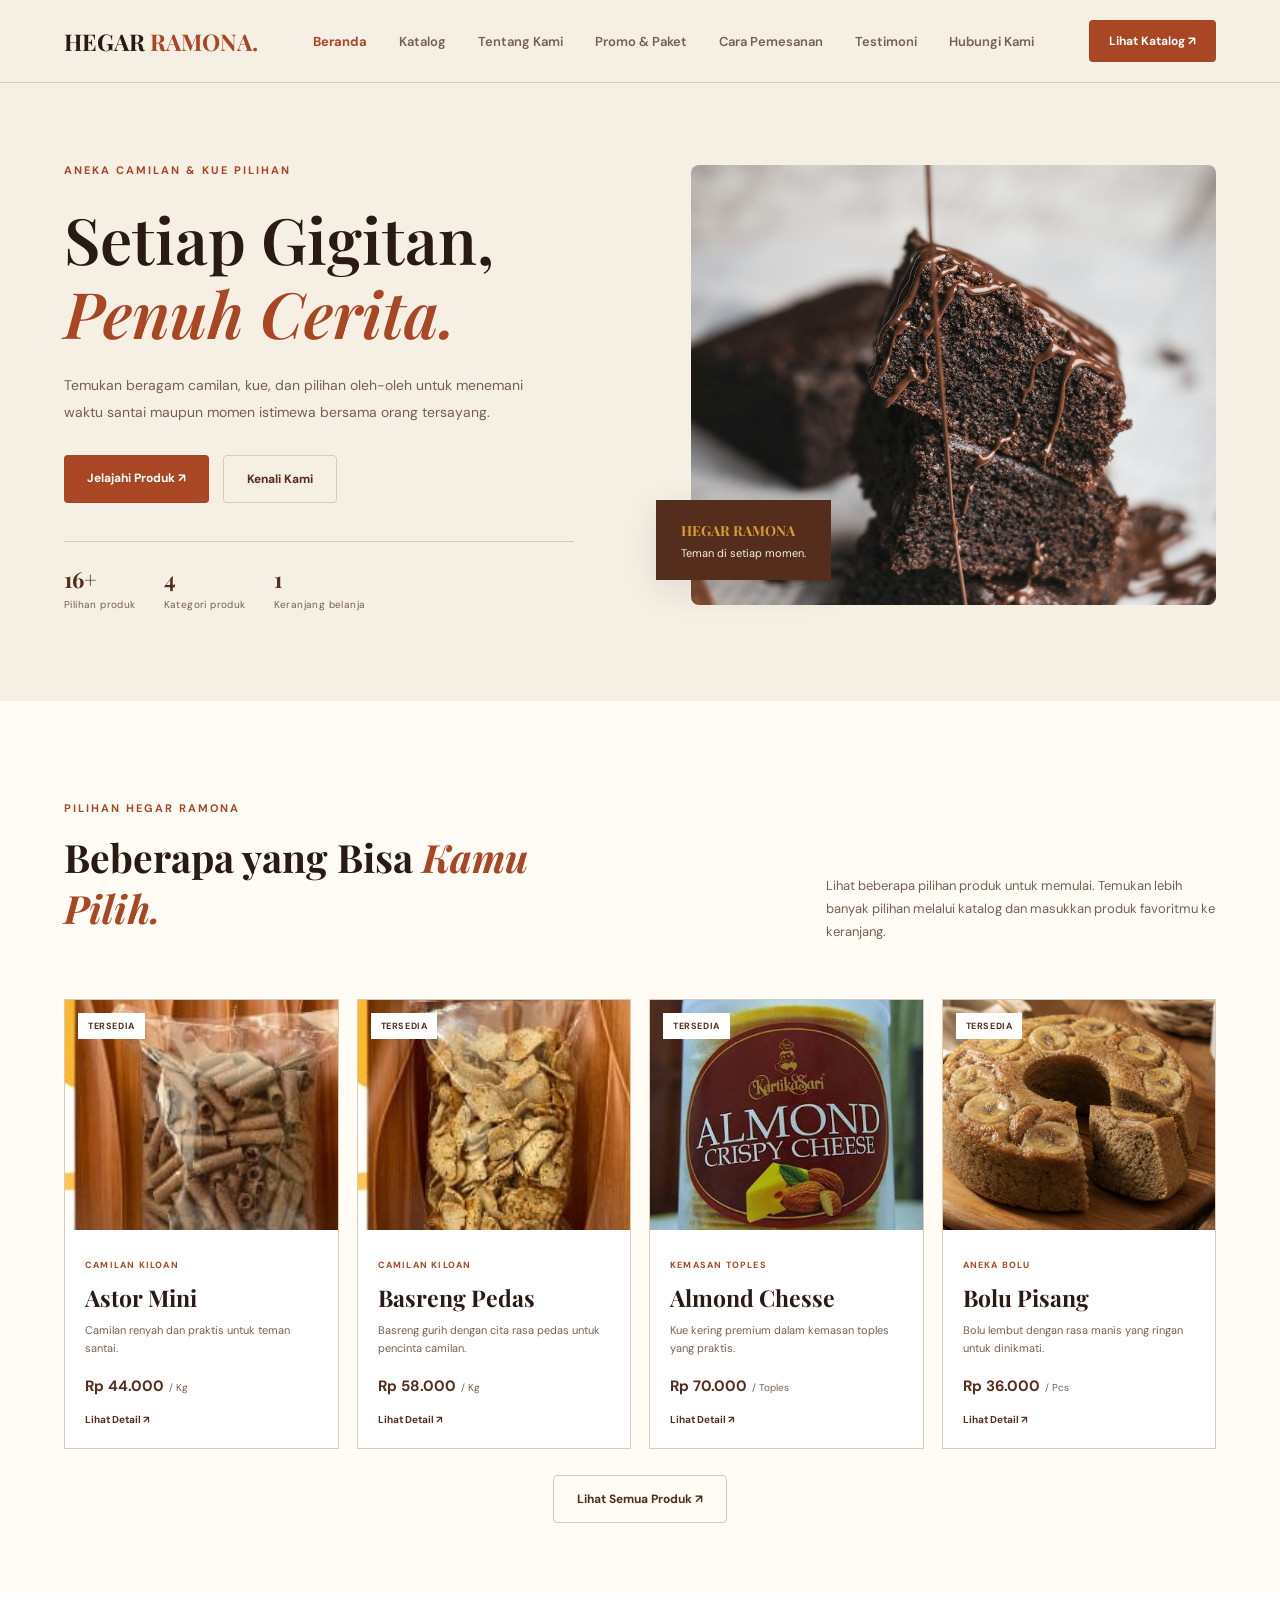
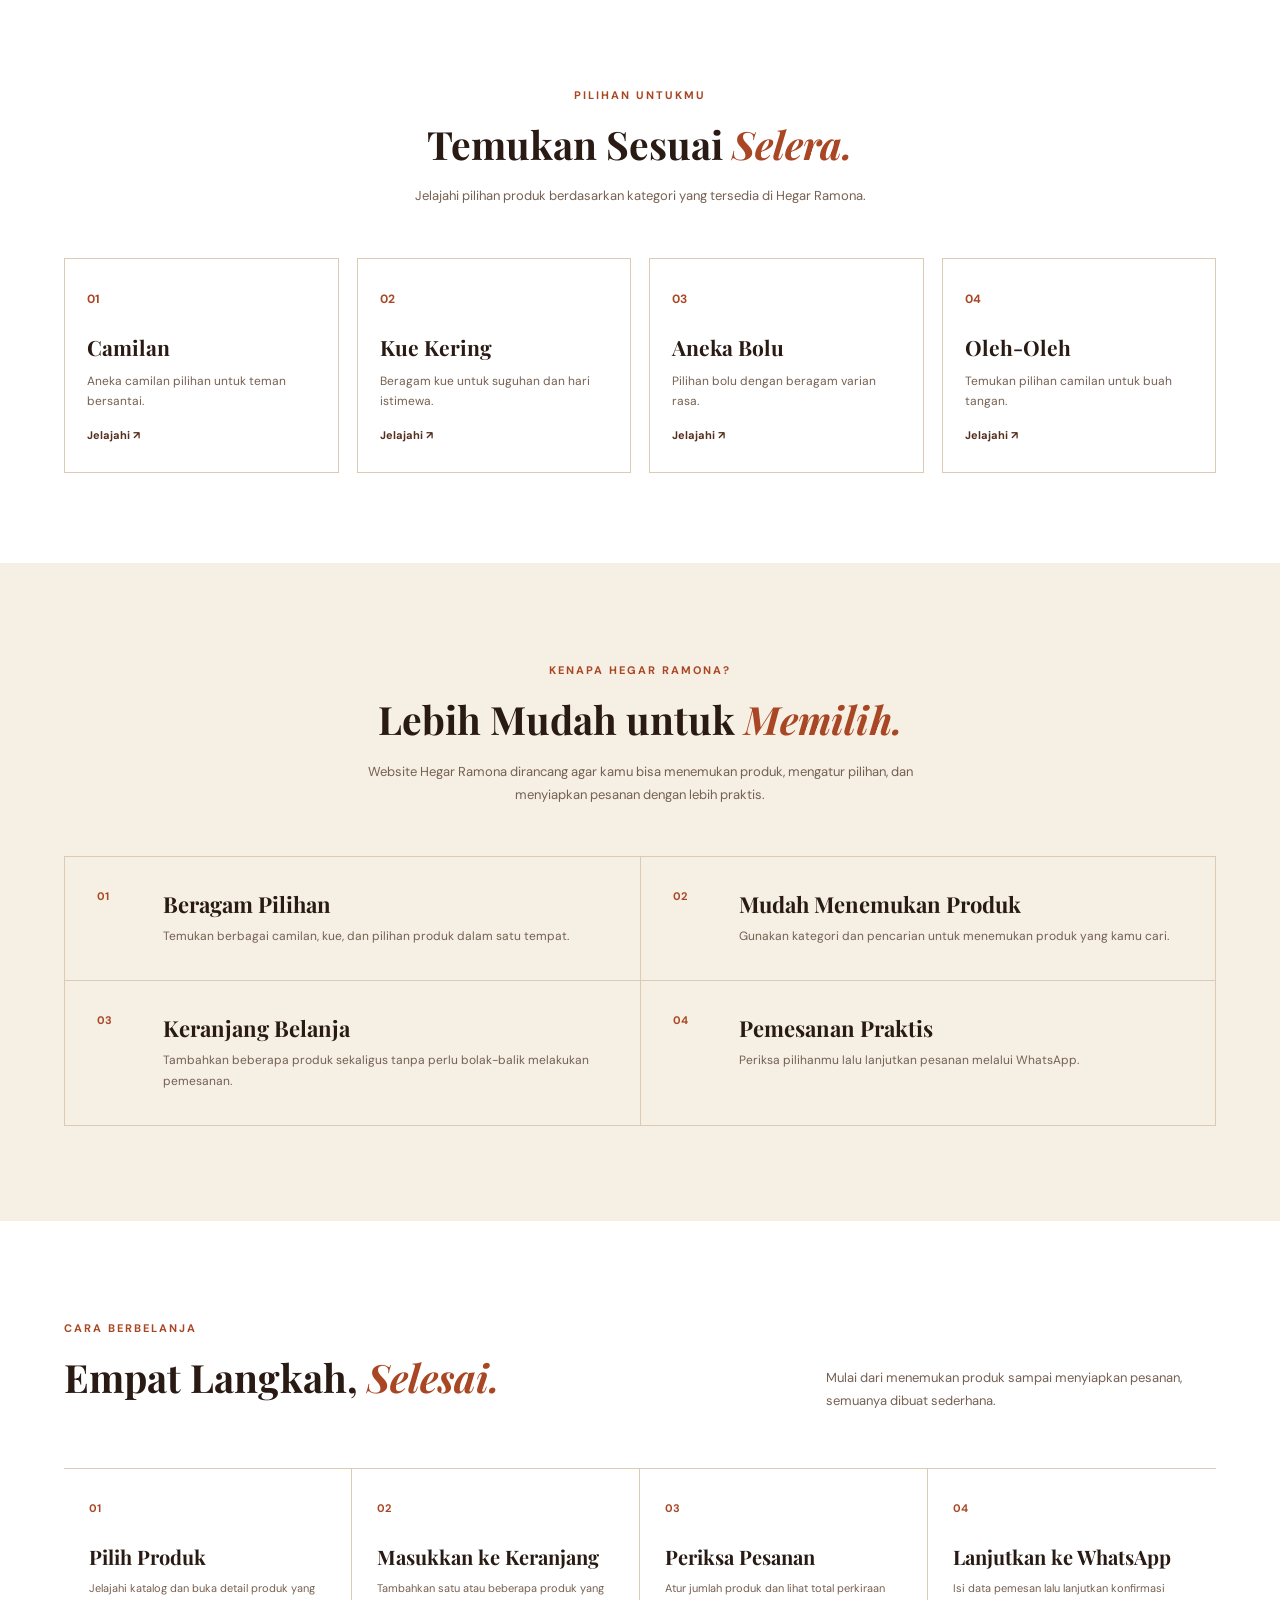
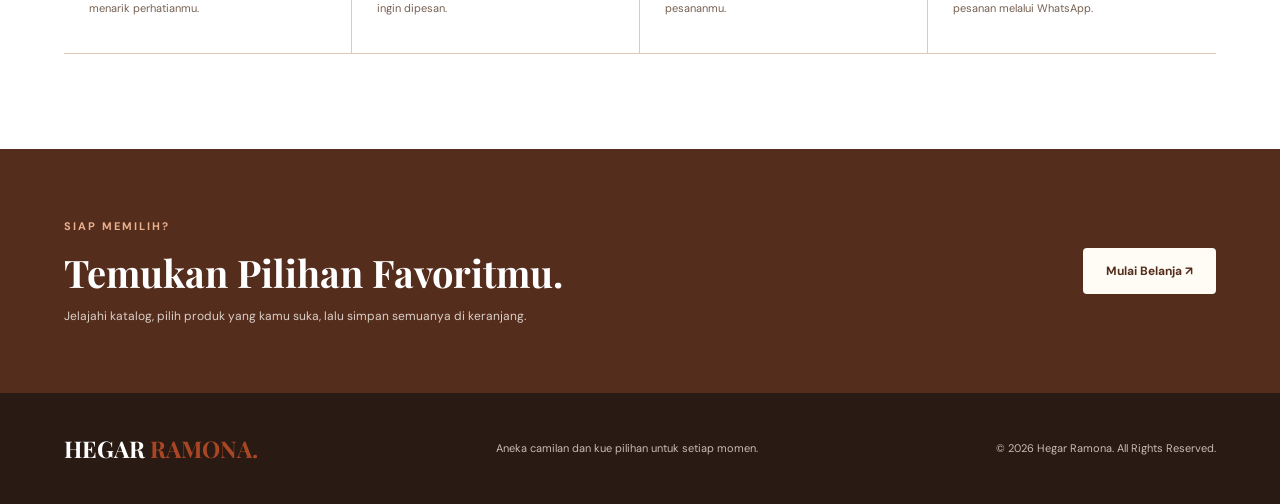
==== index.html @ ada20675 "Add files via upload" ====
<!DOCTYPE html>
<html lang="id">
<head>
    <meta charset="UTF-8">
    <meta name="viewport" content="width=device-width, initial-scale=1.0">

    <title>Hegar Ramona | Camilan & Kue Pilihan</title>

    <link rel="stylesheet" href="css/rendi_style.css">

    <link rel="preconnect" href="https://fonts.googleapis.com">
    <link rel="preconnect" href="https://fonts.gstatic.com" crossorigin>
    <link href="https://fonts.googleapis.com/css2?family=DM+Sans:wght@400;500;600;700&family=Playfair+Display:wght@500;600;700&display=swap" rel="stylesheet">
</head>

<body>

<header class="rendi_header">
    <div class="rendi_container rendi_navbar">
        <a href="index.html" class="rendi_logo">HEGAR<span> RAMONA.</span></a>

        <nav class="rendi_menu">
            <a href="index.html" class="rendi_active">Beranda</a>
            <a href="katalog.html">Katalog</a>
            <a href="tentang.html">Tentang Kami</a>
            <a href="promo.html">Promo &amp; Paket</a>
            <a href="pemesanan.html">Cara Pemesanan</a>
            <a href="testimoni.html">Testimoni</a>
            <a href="kontak.html">Hubungi Kami</a>
        </nav>

        <a href="katalog.html" class="rendi_nav_button">Lihat Katalog ↗</a>
    </div>
</header>

<main>

    <!-- HERO -->
    <section class="rendi_hero">
        <div class="rendi_container rendi_hero_content">
            <div class="rendi_hero_text">
                <span class="rendi_eyebrow"> ANEKA CAMILAN & KUE PILIHAN</span>

                <h1>Setiap Gigitan,<span>Penuh Cerita.</span></h1>

                <p>
                    Temukan beragam camilan, kue, dan pilihan oleh-oleh untuk menemani
                    waktu santai maupun momen istimewa bersama orang tersayang.
                </p>

                <div class="rendi_hero_actions">
                    <a href="katalog.html" class="rendi_button_primary">Jelajahi Produk ↗</a>
                    <a href="tentang.html" class="rendi_button_secondary">Kenali Kami</a>
                </div>

                <div class="rendi_hero_stats">
                    <div><strong>16+</strong><span>Pilihan produk</span></div>
                    <div><strong>4</strong><span>Kategori produk</span></div>
                    <div><strong>1</strong><span>Keranjang belanja</span></div>
                </div>
            </div>

            <div class="rendi_hero_image">
                <img src="images/beranda.jpg" alt="Aneka makanan dan camilan">
                <div class="rendi_image_label">
                    <span>HEGAR RAMONA</span>
                    <p>Teman di setiap momen.</p>
                </div>
            </div>
        </div>
    </section>

    <!-- PRODUK UNGGULAN -->
    <section class="rendi_featured_section">
        <div class="rendi_container">
            <div class="rendi_section_heading rendi_section_heading_split">
                <div>
                    <span class="rendi_eyebrow">PILIHAN HEGAR RAMONA</span>
                    <h2>Beberapa yang Bisa <span>Kamu Pilih.</span></h2>
                </div>
                <p>
                    Lihat beberapa pilihan produk untuk memulai. Temukan lebih banyak pilihan
                    melalui katalog dan masukkan produk favoritmu ke keranjang.
                </p>
            </div>

            <div class="rendi_featured_grid">
                <article class="rendi_featured_card">
                    <div class="rendi_featured_image">
                        <img src="images/astor-mini.jpg" alt="Astor Mini" loading="lazy">
                        <span>Tersedia</span>
                    </div>
                    <div class="rendi_featured_info">
                        <small>CAMILAN KILOAN</small>
                        <h3>Astor Mini</h3>
                        <p>Camilan renyah dan praktis untuk teman santai.</p>
                        <div><strong>Rp 44.000</strong><span>/ Kg</span></div>
                        <a href="detail-produk.html?id=1">Lihat Detail ↗</a>
                    </div>
                </article>

                <article class="rendi_featured_card">
                    <div class="rendi_featured_image">
                        <img src="images/basreng-pedas.jpg" alt="Basreng Pedas" loading="lazy">
                        <span>Tersedia</span>
                    </div>
                    <div class="rendi_featured_info">
                        <small>CAMILAN KILOAN</small>
                        <h3>Basreng Pedas</h3>
                        <p>Basreng gurih dengan cita rasa pedas untuk pencinta camilan.</p>
                        <div><strong>Rp 58.000</strong><span>/ Kg</span></div>
                        <a href="detail-produk.html?id=2">Lihat Detail ↗</a>
                    </div>
                </article>

                <article class="rendi_featured_card">
                    <div class="rendi_featured_image">
                        <img src="images/almond-chesse.jpg" alt="Almond Chesse" loading="lazy">
                        <span>Tersedia</span>
                    </div>
                    <div class="rendi_featured_info">
                        <small>KEMASAN TOPLES</small>
                        <h3>Almond Chesse</h3>
                        <p>Kue kering premium dalam kemasan toples yang praktis.</p>
                        <div><strong>Rp 70.000</strong><span>/ Toples</span></div>
                        <a href="detail-produk.html?id=9">Lihat Detail ↗</a>
                    </div>
                </article>

                <article class="rendi_featured_card">
                    <div class="rendi_featured_image">
                        <img src="images/bolu-pisang.jpg" alt="Bolu Pisang" loading="lazy">
                        <span>Tersedia</span>
                    </div>
                    <div class="rendi_featured_info">
                        <small>ANEKA BOLU</small>
                        <h3>Bolu Pisang</h3>
                        <p>Bolu lembut dengan rasa manis yang ringan untuk dinikmati.</p>
                        <div><strong>Rp 36.000</strong><span>/ Pcs</span></div>
                        <a href="detail-produk.html?id=13">Lihat Detail ↗</a>
                    </div>
                </article>
            </div>

            <div class="rendi_center_action">
                <a href="katalog.html" class="rendi_button_secondary">Lihat Semua Produk ↗</a>
            </div>
        </div>
    </section>

    <!-- KATEGORI -->
    <section class="rendi_category_intro">
        <div class="rendi_container">
            <div class="rendi_section_heading">
                <span class="rendi_eyebrow">PILIHAN UNTUKMU</span>
                <h2>Temukan Sesuai <span>Selera.</span></h2>
                <p>Jelajahi pilihan produk berdasarkan kategori yang tersedia di Hegar Ramona.</p>
            </div>

            <div class="rendi_category_grid">
                <a href="katalog.html" class="rendi_category_card">
                    <span>01</span><h3>Camilan</h3>
                    <p>Aneka camilan pilihan untuk teman bersantai.</p><b>Jelajahi ↗</b>
                </a>
                <a href="katalog.html" class="rendi_category_card">
                    <span>02</span><h3>Kue Kering</h3>
                    <p>Beragam kue untuk suguhan dan hari istimewa.</p><b>Jelajahi ↗</b>
                </a>
                <a href="katalog.html" class="rendi_category_card">
                    <span>03</span><h3>Aneka Bolu</h3>
                    <p>Pilihan bolu dengan beragam varian rasa.</p><b>Jelajahi ↗</b>
                </a>
                <a href="katalog.html" class="rendi_category_card">
                    <span>04</span><h3>Oleh-Oleh</h3>
                    <p>Temukan pilihan camilan untuk buah tangan.</p><b>Jelajahi ↗</b>
                </a>
            </div>
        </div>
    </section>

    <!-- KEUNGGULAN -->
    <section class="rendi_benefit_section">
        <div class="rendi_container">
            <div class="rendi_section_heading">
                <span class="rendi_eyebrow">KENAPA HEGAR RAMONA?</span>
                <h2>Lebih Mudah untuk <span>Memilih.</span></h2>
                <p>
                    Website Hegar Ramona dirancang agar kamu bisa menemukan produk,
                    mengatur pilihan, dan menyiapkan pesanan dengan lebih praktis.
                </p>
            </div>

            <div class="rendi_benefit_grid">
                <article><span>01</span><div><h3>Beragam Pilihan</h3><p>Temukan berbagai camilan, kue, dan pilihan produk dalam satu tempat.</p></div></article>
                <article><span>02</span><div><h3>Mudah Menemukan Produk</h3><p>Gunakan kategori dan pencarian untuk menemukan produk yang kamu cari.</p></div></article>
                <article><span>03</span><div><h3>Keranjang Belanja</h3><p>Tambahkan beberapa produk sekaligus tanpa perlu bolak-balik melakukan pemesanan.</p></div></article>
                <article><span>04</span><div><h3>Pemesanan Praktis</h3><p>Periksa pilihanmu lalu lanjutkan pesanan melalui WhatsApp.</p></div></article>
            </div>
        </div>
    </section>

    <!-- CARA BELANJA -->
    <section class="rendi_steps_section">
        <div class="rendi_container">
            <div class="rendi_section_heading rendi_section_heading_split">
                <div>
                    <span class="rendi_eyebrow">CARA BERBELANJA</span>
                    <h2>Empat Langkah, <span>Selesai.</span></h2>
                </div>
                <p>Mulai dari menemukan produk sampai menyiapkan pesanan, semuanya dibuat sederhana.</p>
            </div>

            <div class="rendi_steps_grid">
                <div><span>01</span><h3>Pilih Produk</h3><p>Jelajahi katalog dan buka detail produk yang menarik perhatianmu.</p></div>
                <div><span>02</span><h3>Masukkan ke Keranjang</h3><p>Tambahkan satu atau beberapa produk yang ingin dipesan.</p></div>
                <div><span>03</span><h3>Periksa Pesanan</h3><p>Atur jumlah produk dan lihat total perkiraan pesananmu.</p></div>
                <div><span>04</span><h3>Lanjutkan ke WhatsApp</h3><p>Isi data pemesan lalu lanjutkan konfirmasi pesanan melalui WhatsApp.</p></div>
            </div>
        </div>
    </section>

    <!-- CTA -->
    <section class="rendi_home_cta">
        <div class="rendi_container">
            <div class="rendi_home_cta_inner">
                <div>
                    <span class="rendi_eyebrow">SIAP MEMILIH?</span>
                    <h2>Temukan Pilihan Favoritmu.</h2>
                    <p>Jelajahi katalog, pilih produk yang kamu suka, lalu simpan semuanya di keranjang.</p>
                </div>
                <a href="katalog.html" class="rendi_button_primary">Mulai Belanja ↗</a>
            </div>
        </div>
    </section>

</main>

<footer class="rendi_footer">
    <div class="rendi_container rendi_footer_content">
        <a href="index.html" class="rendi_logo">HEGAR<span> RAMONA.</span></a>
        <p>Aneka camilan dan kue pilihan untuk setiap momen.</p>
        <span>© 2026 Hegar Ramona. All Rights Reserved.</span>
    </div>
</footer>

<script src="js/rendi_script.js"></script>
</body>
</html>
---- css/rendi_style.css ----
/* IDENTITAS RENDI ADITYA SAPUTRA */


:root {
    --rendi_cream: #F5EFE4;
    --rendi_white: #FFFCF6;
    --rendi_brown: #542D1D;
    --rendi_dark: #291A13;
    --rendi_terracotta: #a94725;
    --rendi_muted: #766052;
    --rendi_border: #DCCAB4;
    --rendi_mustard: #D69A32;
}

* {
    margin: 0;
    padding: 0;
    box-sizing: border-box;
}

html {
    scroll-behavior: smooth;
}

body {
    font-family: 'DM Sans', sans-serif;
    background: var(--rendi_cream);
    color: var(--rendi_dark);
}

a {
    text-decoration: none;
    color: inherit;
}

.rendi_container {
    width: min(1180px, 90%);
    margin: auto;
}

/* NAVBAR */

.rendi_header {
    background: rgba(249, 246, 240, 0.96);
    border-bottom: 1px solid var(--rendi_border);
    position: sticky;
    top: 0;
    z-index: 100;
}

.rendi_navbar {
    min-height: 82px;
    display: flex;
    align-items: center;
    justify-content: space-between;
    gap: 25px;
}

.rendi_logo {
    font-family: 'Playfair Display', serif;
    font-size: 23px;
    font-weight: 700;
    color: var(--rendi_dark);
    white-space: nowrap;
}

.rendi_logo span {
    color: var(--rendi_terracotta);
}

.rendi_menu {
    display: flex;
    align-items: center;
    gap: 32px;
}

.rendi_menu a {
    font-size: 13px;
    font-weight: 600;
    color: var(--rendi_muted);
    transition: 0.3s;
}

.rendi_menu a:hover,
.rendi_menu .rendi_active {
    color: var(--rendi_brown);
}

.rendi_nav_button {
    padding: 13px 20px;
    background: var(--rendi_brown);
    color: white;
    border-radius: 4px;
    font-size: 12px;
    font-weight: 700;
    transition: 0.3s;
}


/* HERO SECTION */

.rendi_hero {
    padding: 75px 0 90px;
}

.rendi_hero_content {
    display: grid;
    grid-template-columns: 1fr 0.95fr;
    align-items: center;
    gap: 75px;
}

.rendi_eyebrow {
    color: var(--rendi_terracotta);
    font-size: 11px;
    font-weight: 700;
    letter-spacing: 2px;
}

.rendi_hero_text h1 {
    font-family: 'Playfair Display', serif;
    font-size: clamp(44px, 5vw, 65px);
    line-height: 1.15;
    margin: 23px 0;
    font-weight: 600;
}

.rendi_hero_text h1 span {
    display: block;
    color: var(--rendi_terracotta);
    font-style: italic;
}

.rendi_hero_text > p {
    color: var(--rendi_muted);
    line-height: 1.9;
    font-size: 14px;
    max-width: 480px;
}

.rendi_hero_actions {
    display: flex;
    gap: 14px;
    margin-top: 30px;
    flex-wrap: wrap;
}

.rendi_button_primary,
.rendi_button_secondary {
    padding: 15px 23px;
    font-size: 12px;
    font-weight: 700;
    border-radius: 4px;
    transition: 0.3s;
}

.rendi_button_primary {
    background: var(--rendi_brown);
    color: white;
}

.rendi_button_secondary {
    border: 1px solid var(--rendi_border);
    color: var(--rendi_brown);
}

.rendi_button_secondary:hover {
    background: white;
}

.rendi_hero_note {
    margin-top: 40px;
    font-size: 12px;
    color: var(--rendi_muted);
}

.rendi_hero_note span {
    color: var(--rendi_terracotta);
    margin-right: 7px;
}

/* HERO IMAGE */

.rendi_hero_image {
    height: 440px;
    position: relative;
}

.rendi_hero_image img {
    width: 100%;
    height: 100%;
    object-fit: cover;
    border-radius: 170px 170px 5px 5px;
}

.rendi_image_label {
    position: absolute;
    bottom: 25px;
    left: -35px;
    background: #542D1D;
    padding: 20px 25px;
    box-shadow: 0 10px 35px rgba(53, 39, 31, 0.1);
}

.rendi_image_label span {
    font-family: 'Playfair Display', serif;
    font-weight: 700;
    color: var(--rendi_mustard);
    font-size: 14px;
}

.rendi_image_label p {
    color: var(--rendi_cream);
    font-size: 11px;
    margin-top: 5px;
}

/* CATEGORY SECTION */

.rendi_category_intro {
    background: white;
    padding: 90px 0;
}

.rendi_section_heading {
    text-align: center;
    max-width: 580px;
    margin: 0 auto 50px;
}

.rendi_section_heading h2 {
    font-family: 'Playfair Display', serif;
    font-size: 39px;
    margin: 15px 0;
    line-height: 1.3;
}

.rendi_section_heading h2 span {
    color: var(--rendi_terracotta);
    font-style: italic;
}

.rendi_section_heading p {
    color: var(--rendi_muted);
    font-size: 13px;
    line-height: 1.8;
}

.rendi_category_grid {
    display: grid;
    grid-template-columns: repeat(4, 1fr);
    gap: 18px;
}

.rendi_category_card {
    border: 1px solid var(--rendi_border);
    padding: 28px 22px;
    min-height: 205px;
    transition: 0.3s;
}

.rendi_category_card:hover {
    transform: translateY(-6px);
    border-color: var(--rendi_terracotta);
    box-shadow: 0 12px 30px rgba(53, 39, 31, 0.07);
}

.rendi_category_card span {
    font-size: 12px;
    color: var(--rendi_terracotta);
    font-weight: 700;
}

.rendi_category_card h3 {
    font-family: 'Playfair Display', serif;
    font-size: 21px;
    margin: 25px 0 10px;
}

.rendi_category_card p {
    color: var(--rendi_muted);
    font-size: 12px;
    line-height: 1.7;
    min-height: 42px;
}

.rendi_category_card b {
    display: inline-block;
    color: var(--rendi_brown);
    font-size: 11px;
    margin-top: 15px;
}

/* FOOTER */

.rendi_footer {
    background: var(--rendi_dark);
    color: white;
    padding: 40px 0;
}

.rendi_footer_content {
    display: flex;
    align-items: center;
    justify-content: space-between;
    gap: 20px;
    flex-wrap: wrap;
}

.rendi_footer .rendi_logo {
    color: white;
}

.rendi_footer p,
.rendi_footer_content > span {
    font-size: 11px;
    color: #C8BDB3;
}

/* RESPONSIVE */

@media (max-width: 900px) {

    .rendi_navbar {
        flex-wrap: wrap;
        padding: 18px 0;
    }

    .rendi_menu {
        gap: 18px;
    }

    .rendi_hero_content {
        gap: 40px;
    }

    .rendi_category_grid {
        grid-template-columns: repeat(2, 1fr);
    }

}

@media (max-width: 650px) {

    .rendi_navbar {
        justify-content: center;
    }

    .rendi_menu {
        width: 100%;
        justify-content: center;
        flex-wrap: wrap;
        gap: 15px;
    }

    .rendi_nav_button {
        display: none;
    }

    .rendi_hero {
        padding: 55px 0;
    }

    .rendi_hero_content {
        grid-template-columns: 1fr;
    }

    .rendi_hero_text h1 {
        font-size: 43px;
    }

    .rendi_hero_image {
        height: 350px;
        margin: 0 10px;
    }

    .rendi_image_label {
        left: -10px;
    }

    .rendi_category_intro {
        padding: 65px 0;
    }

    .rendi_section_heading h2 {
        font-size: 30px;
    }

    .rendi_category_grid {
        grid-template-columns: 1fr;
    }

    .rendi_footer_content {
        flex-direction: column;
        text-align: center;
    }

}

/* PENYESUAIAN KARAKTER HEGAR RAMONA */

.rendi_header {
    background: var(--rendi_cream);
}

.rendi_nav_button,
.rendi_button_primary {
    background: #A94725;
}

.rendi_nav_button:hover,
.rendi_button_primary:hover {
    background: #542D1D;
}

.rendi_eyebrow {
    color: #A94725;
}

.rendi_hero_image img {
    border-radius: 8px;
}

.rendi_category_card:hover {
    background: #F5EFE4;
}

.rendi_footer {
    background: var(--rendi_dark);
}


/* ==============================
   KATALOG PRODUK
============================== */

.rendi_menu .rendi_active {
    color: var(--rendi_terracotta);
    font-weight: 700;
}

.rendi_catalog_hero {
    background: var(--rendi_brown);
    color: var(--rendi_white);
    padding: 85px 0;
}

.rendi_catalog_heading {
    max-width: 750px;
    margin: auto;
    text-align: center;
}

.rendi_catalog_heading .rendi_eyebrow {
    color: var(--rendi_mustard);
}

.rendi_catalog_heading h1 {
    font-family: "Playfair Display", serif;
    font-size: clamp(38px, 5vw, 60px);
    line-height: 1.2;
    margin: 20px 0;
}

.rendi_catalog_heading h1 span {
    color: var(--rendi_mustard);
}

.rendi_catalog_heading p:last-child {
    color: #E8D8C8;
    line-height: 1.8;
    max-width: 560px;
    margin: auto;
}

.rendi_catalog_section {
    padding: 75px 0;
    background: var(--rendi_white);
}

.rendi_catalog_top {
    display: flex;
    justify-content: space-between;
    align-items: end;
    gap: 20px;
    margin-bottom: 30px;
}

.rendi_catalog_top h2 {
    font-family: "Playfair Display", serif;
    font-size: 34px;
    color: var(--rendi_brown);
    margin-top: 8px;
}

.rendi_catalog_note {
    color: var(--rendi_muted);
    font-size: 14px;
}

.rendi_catalog_filter {
    display: flex;
    flex-wrap: wrap;
    gap: 10px;
    margin-bottom: 25px;
}

.rendi_filter_button {
    border: 1px solid var(--rendi_border);
    background: transparent;
    color: var(--rendi_brown);
    padding: 11px 18px;
    border-radius: 4px;
    cursor: pointer;
    font-family: inherit;
    font-weight: 600;
    transition: 0.2s;
}

.rendi_filter_button:hover,
.rendi_filter_active {
    background: var(--rendi_terracotta);
    border-color: var(--rendi_terracotta);
    color: white;
}

.rendi_catalog_tools {
    display: flex;
    gap: 15px;
    margin-bottom: 35px;
}

.rendi_catalog_tools input,
.rendi_catalog_tools select {
    padding: 13px 15px;
    border: 1px solid var(--rendi_border);
    border-radius: 4px;
    background: white;
    color: var(--rendi_brown);
    font-family: inherit;
    font-size: 14px;
}

.rendi_catalog_tools input {
    flex: 1;
    min-width: 0;
}

.rendi_catalog_tools select {
    width: 210px;
}

.rendi_product_grid {
    display: grid;
    grid-template-columns: repeat(4, minmax(0, 1fr));
    gap: 22px;
}

.rendi_empty_product {
    display: none;
    text-align: center;
    padding: 50px 15px;
    color: var(--rendi_muted);
}

@media (max-width: 900px) {
    .rendi_product_grid {
        grid-template-columns: repeat(2, minmax(0, 1fr));
    }
}

@media (max-width: 600px) {
    .rendi_catalog_hero {
        padding: 65px 0;
    }

    .rendi_catalog_section {
        padding: 55px 0;
    }

    .rendi_catalog_top {
        align-items: start;
        flex-direction: column;
    }

    .rendi_catalog_tools {
        flex-direction: column;
    }

    .rendi_catalog_tools select {
        width: 100%;
    }

    .rendi_product_grid {
        grid-template-columns: repeat(2, minmax(0, 1fr));
        gap: 12px;
    }

    .rendi_filter_button {
        font-size: 12px;
        padding: 9px 12px;
    }
}

/* PENYESUAIAN RESPONSIVE KATALOG */

@media (max-width: 650px) {

    .rendi_catalog_heading h1 {
        font-size: 38px;
    }

    .rendi_catalog_heading p:last-child {
        font-size: 13px;
    }

    .rendi_catalog_filter {
        gap: 8px;
    }

    .rendi_filter_button {
        flex: 1 1 auto;
        text-align: center;
    }

    .rendi_catalog_top h2 {
        font-size: 29px;
    }

}

/* ==============================
   KARTU PRODUK
============================== */

.rendi_product_card {
    background: var(--rendi_white);
    border: 1px solid var(--rendi_border);
    overflow: hidden;
    transition: 0.3s;
}

.rendi_product_card:hover {
    transform: translateY(-5px);
    box-shadow: 0 12px 30px rgba(53, 39, 31, 0.10);
    border-color: var(--rendi_terracotta);
}

.rendi_product_image {
    height: 210px;
    background: var(--rendi_cream);
    overflow: hidden;
    position: relative;
}

.rendi_product_image img {
    width: 100%;
    height: 100%;
    object-fit: cover;
    transition: 0.4s;
}

.rendi_product_card:hover .rendi_product_image img {
    transform: scale(1.05);
}

.rendi_product_status {
    position: absolute;
    top: 13px;
    left: 13px;
    padding: 7px 11px;
    background: var(--rendi_brown);
    color: white;
    font-size: 10px;
    font-weight: 700;
    letter-spacing: 0.5px;
}

.rendi_product_status.rendi_preorder {
    background: var(--rendi_mustard);
    color: var(--rendi_dark);
}

.rendi_product_status.rendi_habis {
    background: #777;
}

.rendi_product_info {
    padding: 18px;
}

.rendi_product_category {
    color: var(--rendi_terracotta);
    font-size: 10px;
    font-weight: 700;
    letter-spacing: 1px;
    text-transform: uppercase;
}

.rendi_product_info h3 {
    font-family: "Playfair Display", serif;
    color: var(--rendi_brown);
    font-size: 19px;
    margin: 9px 0;
}

.rendi_product_description {
    color: var(--rendi_muted);
    font-size: 12px;
    line-height: 1.7;
    min-height: 40px;
}

.rendi_product_button {
    display: block;
    margin-top: 18px;
    padding: 12px;
    background: var(--rendi_brown);
    color: white;
    text-align: center;
    font-size: 11px;
    font-weight: 700;
    transition: 0.3s;
}

.rendi_product_button:hover {
    background: var(--rendi_terracotta);
}

@media (max-width: 600px) {
    .rendi_product_image {
        height: 150px;
    }

    .rendi_product_info {
        padding: 13px;
    }

    .rendi_product_info h3 {
        font-size: 16px;
    }

    .rendi_product_button {
        font-size: 10px;
        padding: 10px;
    }
}

/* ==============================
   DETAIL PRODUK
============================== */

.rendi_detail_section {
    padding: 65px 0 90px;
    min-height: 600px;
    background: var(--rendi_white);
}

.rendi_back_link {
    display: inline-block;
    color: var(--rendi_muted);
    font-size: 13px;
    font-weight: 600;
    margin-bottom: 35px;
    transition: 0.3s;
}

.rendi_back_link:hover {
    color: var(--rendi_terracotta);
}

.rendi_detail_grid {
    display: grid;
    grid-template-columns: 1fr 1fr;
    align-items: center;
    gap: 65px;
}

.rendi_detail_image {
    height: 480px;
    background: var(--rendi_cream);
    overflow: hidden;
}

.rendi_detail_image img {
    width: 100%;
    height: 100%;
    object-fit: cover;
}

.rendi_detail_info h1 {
    font-family: "Playfair Display", serif;
    font-size: clamp(35px, 4vw, 48px);
    color: var(--rendi_brown);
    line-height: 1.2;
    margin: 15px 0 20px;
}

.rendi_detail_status {
    display: inline-block;
    background: var(--rendi_brown);
    color: white;
    padding: 8px 13px;
    font-size: 11px;
    font-weight: 700;
    border-radius: 3px;
}

.rendi_detail_status.rendi_preorder {
    background: var(--rendi_mustard);
    color: var(--rendi_dark);
}

.rendi_detail_status.rendi_habis {
    background: #777;
}

.rendi_detail_description {
    color: var(--rendi_muted);
    font-size: 14px;
    line-height: 1.9;
    margin: 25px 0;
}

.rendi_detail_note {
    background: var(--rendi_cream);
    border-left: 4px solid var(--rendi_terracotta);
    padding: 20px;
    margin-bottom: 25px;
}

.rendi_detail_note strong {
    color: var(--rendi_brown);
    font-size: 13px;
}

.rendi_detail_note p {
    color: var(--rendi_muted);
    font-size: 12px;
    line-height: 1.8;
    margin-top: 8px;
}

.rendi_detail_button {
    display: inline-block;
}

.rendi_detail_back {
    display: block;
    color: var(--rendi_terracotta);
    font-size: 12px;
    font-weight: 700;
    margin-top: 20px;
}

.rendi_detail_not_found {
    display: none;
    text-align: center;
    padding: 80px 20px;
}

.rendi_detail_not_found h2 {
    font-family: "Playfair Display", serif;
    color: var(--rendi_brown);
    margin-bottom: 12px;
}

.rendi_detail_not_found p {
    color: var(--rendi_muted);
    margin-bottom: 25px;
}

@media (max-width: 650px) {

    .rendi_detail_section {
        padding: 45px 0 65px;
    }

    .rendi_detail_grid {
        grid-template-columns: 1fr;
        gap: 30px;
    }

    .rendi_detail_image {
        height: 330px;
    }

    .rendi_detail_info h1 {
        font-size: 35px;
    }

}

@media (max-width: 700px) {
    .rendi_detail_specs {
        grid-template-columns: 1fr;
    }

    .rendi_detail_specs div + div {
        border-left: 0;
        border-top: 1px solid var(--rendi_border);
        padding-left: 0;
    }

    .rendi_detail_buy_top {
        align-items: flex-start;
        flex-direction: column;
    }

    .rendi_detail_buy_actions {
        grid-template-columns: 1fr;
    }

    .rendi_detail_cart_link {
        width: 100%;
        box-sizing: border-box;
    }

    .rendi_detail_bottom {
        align-items: flex-start;
        flex-direction: column;
        margin-top: 40px;
    }
}

/* ============================== */
/* DETAIL PRODUK - V2 */
/* ============================== */
.rendi_detail_visual {
    min-width: 0;
}

.rendi_detail_image {
    position: relative;
    height: 480px;
    background: var(--rendi_cream);
    overflow: hidden;
    border: 1px solid var(--rendi_border);
}

.rendi_detail_image img {
    width: 100%;
    height: 100%;
    object-fit: cover;
    transition: transform 0.5s ease;
}

.rendi_detail_image:hover img {
    transform: scale(1.03);
}

.rendi_detail_image_caption {
    display: flex;
    justify-content: space-between;
    gap: 15px;
    padding: 13px 2px 0;
}

.rendi_detail_image_caption span,
.rendi_detail_image_caption strong {
    font-size: 10px;
}

.rendi_detail_image_caption span {
    color: var(--rendi_muted);
    text-transform: uppercase;
    letter-spacing: 0.1em;
    font-weight: 800;
}

.rendi_detail_image_caption strong {
    color: var(--rendi_brown);
}

.rendi_detail_meta_row {
    display: flex;
    align-items: center;
    gap: 12px;
    flex-wrap: wrap;
}

.rendi_detail_id {
    color: var(--rendi_muted);
    font-size: 10px;
    font-weight: 700;
}

.rendi_detail_description_block {
    margin-top: 28px;
}

.rendi_detail_section_label {
    display: block;
    color: var(--rendi_brown);
    font-size: 10px;
    font-weight: 800;
    letter-spacing: 0.1em;
    text-transform: uppercase;
    margin-bottom: 9px;
}

.rendi_detail_specs {
    display: grid;
    grid-template-columns: repeat(3, 1fr);
    border-top: 1px solid var(--rendi_border);
    border-bottom: 1px solid var(--rendi_border);
    margin: 24px 0;
}

.rendi_detail_specs div {
    padding: 14px 12px 14px 0;
}

.rendi_detail_specs div + div {
    border-left: 1px solid var(--rendi_border);
    padding-left: 14px;
}

.rendi_detail_specs span {
    display: block;
    color: var(--rendi_muted);
    font-size: 9px;
    margin-bottom: 5px;
}

.rendi_detail_specs strong {
    color: var(--rendi_brown);
    font-size: 11px;
    line-height: 1.4;
}

.rendi_detail_buy_box {
    padding: 18px;
    background: var(--rendi_cream);
    border: 1px solid var(--rendi_border);
}

.rendi_detail_buy_top {
    display: flex;
    align-items: center;
    justify-content: space-between;
    gap: 20px;
    margin-bottom: 15px;
}

.rendi_detail_buy_top > span {
    color: var(--rendi_brown);
    font-size: 11px;
    font-weight: 800;
}

.rendi_detail_quantity {
    display: grid;
    grid-template-columns: 36px 55px 36px;
    height: 38px;
    border: 1px solid var(--rendi_border);
    background: var(--rendi_white);
}

.rendi_detail_quantity button {
    border: 0;
    background: var(--rendi_white);
    color: var(--rendi_brown);
    cursor: pointer;
    font-size: 18px;
}

.rendi_detail_quantity button:hover {
    background: var(--rendi_brown);
    color: white;
}

.rendi_detail_quantity input {
    width: 100%;
    border: 0;
    border-left: 1px solid var(--rendi_border);
    border-right: 1px solid var(--rendi_border);
    outline: 0;
    text-align: center;
    color: var(--rendi_brown);
    font-weight: 800;
    font-family: inherit;
}

.rendi_detail_quantity input::-webkit-inner-spin-button,
.rendi_detail_quantity input::-webkit-outer-spin-button {
    -webkit-appearance: none;
    margin: 0;
}

.rendi_detail_buy_actions {
    display: grid;
    grid-template-columns: 1fr auto;
    gap: 10px;
    align-items: center;
}

.rendi_detail_buy_actions .rendi_button_primary {
    border: 0;
    cursor: pointer;
    font: inherit;
    text-align: center;
}

.rendi_detail_cart_link {
    min-height: 45px;
    display: inline-flex;
    align-items: center;
    justify-content: center;
    gap: 7px;
    padding: 0 14px;
    border: 1px solid var(--rendi_border);
    background: var(--rendi_white);
    color: var(--rendi_brown);
    font-size: 10px;
    font-weight: 800;
    text-decoration: none;
}

.rendi_detail_cart_link:hover {
    border-color: var(--rendi_brown);
    background: var(--rendi_brown);
    color: white;
}

.rendi_detail_cart_link span {
    min-width: 20px;
    height: 20px;
    display: inline-flex;
    align-items: center;
    justify-content: center;
    border-radius: 50%;
    background: var(--rendi_terracotta);
    color: white;
    font-size: 9px;
}

.rendi_detail_cart_notice {
    min-height: 0;
    margin-top: 0;
    padding: 0;
    color: #356b4d;
    font-size: 10px;
    font-weight: 700;
    opacity: 0;
    transform: translateY(-4px);
    transition: 0.25s ease;
}

.rendi_detail_cart_notice_show {
    margin-top: 12px;
    padding: 10px 12px;
    background: #eef7f0;
    border: 1px solid #d5e9d9;
    opacity: 1;
    transform: translateY(0);
}

.rendi_detail_unavailable {
    padding: 15px 16px;
    background: #f1efed;
    border: 1px solid var(--rendi_border);
    color: var(--rendi_muted);
    font-size: 11px;
    line-height: 1.7;
}

.rendi_detail_bottom {
    display: flex;
    justify-content: space-between;
    align-items: center;
    gap: 30px;
    margin-top: 55px;
    padding-top: 25px;
    border-top: 1px solid var(--rendi_border);
}

.rendi_detail_bottom p {
    max-width: 680px;
    margin: 0;
    color: var(--rendi_muted);
    font-size: 11px;
    line-height: 1.8;
}

/* ============================= */
/* HALAMAN PEMESANAN */
/* ============================= */

.rendi_order_hero {
    background: var(--rendi_cream);
    padding: 75px 0 65px;
    text-align: center;
}

.rendi_order_hero h1 {
    font-family: "Playfair Display", serif;
    color: var(--rendi_brown);
    font-size: clamp(32px, 5vw, 48px);
    margin: 15px 0;
}

.rendi_order_hero h1 span {
    color: var(--rendi_terracotta);
}

.rendi_order_hero > .rendi_container > p:last-child {
    color: var(--rendi_muted);
    font-size: 14px;
    line-height: 1.8;
    max-width: 550px;
    margin: 0 auto;
}

.rendi_order_section {
    padding: 80px 0;
    background: var(--rendi_white);
}

.rendi_order_layout {
    display: grid;
    grid-template-columns: 0.9fr 1.1fr;
    gap: 65px;
    align-items: start;
}

.rendi_order_information {
    padding-top: 15px;
}

.rendi_order_information h2 {
    font-family: "Playfair Display", serif;
    color: var(--rendi_brown);
    font-size: 32px;
    line-height: 1.35;
    margin: 18px 0;
}

.rendi_order_information > p:not(.rendi_eyebrow) {
    color: var(--rendi_muted);
    font-size: 14px;
    line-height: 1.9;
}

.rendi_order_note {
    background: var(--rendi_cream);
    border-left: 4px solid var(--rendi_terracotta);
    padding: 20px;
    margin-top: 30px;
}

.rendi_order_note strong {
    color: var(--rendi_brown);
    font-size: 14px;
}

.rendi_order_note p {
    color: var(--rendi_muted);
    font-size: 13px;
    line-height: 1.8;
    margin-top: 8px;
}

.rendi_order_back {
    display: inline-block;
    margin-top: 30px;
    color: var(--rendi_terracotta);
    font-size: 13px;
    font-weight: 700;
}

.rendi_order_form_box {
    background: var(--rendi_white);
    border: 1px solid var(--rendi_border);
    padding: 35px;
    box-shadow: 0 12px 35px rgba(53, 39, 31, 0.06);
}

.rendi_order_form_box h2 {
    font-family: "Playfair Display", serif;
    color: var(--rendi_brown);
    font-size: 27px;
}

.rendi_order_subtitle {
    color: var(--rendi_muted);
    font-size: 13px;
    margin: 10px 0 28px;
}

.rendi_form_group {
    margin-bottom: 20px;
}

.rendi_form_group label {
    display: block;
    color: var(--rendi_brown);
    font-size: 13px;
    font-weight: 700;
    margin-bottom: 9px;
}

.rendi_form_group input,
.rendi_form_group textarea {
    width: 100%;
    padding: 14px 15px;
    border: 1px solid var(--rendi_border);
    background: var(--rendi_white);
    color: var(--rendi_dark);
    font-family: "DM Sans", sans-serif;
    font-size: 13px;
    outline: none;
    transition: 0.3s;
}

.rendi_form_group input:focus,
.rendi_form_group textarea:focus {
    border-color: var(--rendi_terracotta);
    box-shadow: 0 0 0 3px rgba(169, 71, 37, 0.08);
}

.rendi_form_group textarea {
    resize: vertical;
}

.rendi_order_submit {
    width: 100%;
    padding: 15px;
    border: none;
    background: var(--rendi_brown);
    color: white;
    font-family: "DM Sans", sans-serif;
    font-size: 13px;
    font-weight: 700;
    cursor: pointer;
    transition: 0.3s;
}

.rendi_order_submit:hover {
    background: var(--rendi_terracotta);
}

.rendi_order_disclaimer {
    color: var(--rendi_muted);
    font-size: 11px;
    line-height: 1.7;
    text-align: center;
    margin-top: 16px;
}

@media (max-width: 768px) {
    .rendi_order_layout {
        grid-template-columns: 1fr;
        gap: 40px;
    }

    .rendi_order_section {
        padding: 55px 0;
    }

    .rendi_order_information h2 {
        font-size: 27px;
    }

    .rendi_order_form_box {
        padding: 25px 20px;
    }
}

/* ============================== */
/* HALAMAN TENTANG KAMI */
/* ============================== */

.rendi_about_hero {
    background: var(--rendi_cream);
    padding: 85px 0;
    text-align: center;
}

.rendi_about_hero h1 {
    font-family: "Playfair Display", serif;
    color: var(--rendi_brown);
    font-size: clamp(35px, 5vw, 54px);
    line-height: 1.2;
    margin: 17px 0;
}

.rendi_about_hero h1 span,
.rendi_about_text h2 span,
.rendi_about_heading h2 span,
.rendi_about_cta h2 span {
    color: var(--rendi_terracotta);
}

.rendi_about_hero > .rendi_container > p:last-child {
    max-width: 570px;
    margin: 0 auto;
    color: var(--rendi_muted);
    font-size: 14px;
    line-height: 1.9;
}


/* CERITA USAHA */

.rendi_about_story {
    padding: 90px 0;
    background: var(--rendi_white);
}

.rendi_about_grid {
    display: grid;
    grid-template-columns: 1fr 1fr;
    gap: 65px;
    align-items: center;
}

.rendi_about_image {
    height: 490px;
    position: relative;
    overflow: hidden;
}

.rendi_about_image img {
    width: 100%;
    height: 100%;
    object-fit: cover;
}

.rendi_about_image_label {
    position: absolute;
    bottom: 22px;
    left: 22px;
    right: 22px;
    padding: 22px;
    background: rgba(41, 26, 19, 0.88);
    color: white;
}

.rendi_about_image_label span {
    display: block;
    color: #E8B65F;
    font-size: 10px;
    font-weight: 700;
    letter-spacing: 2px;
    margin-bottom: 8px;
}

.rendi_about_image_label strong {
    font-family: "Playfair Display", serif;
    font-size: 21px;
}

.rendi_about_text h2 {
    font-family: "Playfair Display", serif;
    color: var(--rendi_brown);
    font-size: 36px;
    line-height: 1.3;
    margin: 18px 0;
}

.rendi_about_text > p:not(.rendi_eyebrow) {
    color: var(--rendi_muted);
    font-size: 13px;
    line-height: 1.9;
    margin-bottom: 15px;
}

.rendi_about_text .rendi_button_primary {
    display: inline-block;
    margin-top: 15px;
}


/* NILAI DAN KEUNGGULAN */

.rendi_about_values {
    padding: 85px 0;
    background: var(--rendi_cream);
}

.rendi_about_heading {
    max-width: 650px;
    margin: 0 auto 45px;
    text-align: center;
}

.rendi_about_heading h2 {
    font-family: "Playfair Display", serif;
    color: var(--rendi_brown);
    font-size: 34px;
    line-height: 1.35;
    margin: 16px 0;
}

.rendi_about_heading > p:last-child {
    color: var(--rendi_muted);
    font-size: 13px;
    line-height: 1.8;
}

.rendi_values_grid {
    display: grid;
    grid-template-columns: repeat(3, 1fr);
    gap: 22px;
}

.rendi_value_card {
    background: var(--rendi_white);
    border: 1px solid var(--rendi_border);
    padding: 30px;
    transition: 0.3s;
}

.rendi_value_card:hover {
    transform: translateY(-5px);
    border-color: var(--rendi_terracotta);
    box-shadow: 0 12px 25px rgba(53, 39, 31, 0.08);
}

.rendi_value_card > span {
    display: inline-block;
    color: var(--rendi_terracotta);
    font-size: 13px;
    font-weight: 800;
    letter-spacing: 1px;
    margin-bottom: 25px;
}

.rendi_value_card h3 {
    font-family: "Playfair Display", serif;
    color: var(--rendi_brown);
    font-size: 21px;
    margin-bottom: 12px;
}

.rendi_value_card p {
    color: var(--rendi_muted);
    font-size: 13px;
    line-height: 1.8;
}


/* AJAKAN MELIHAT KATALOG */

.rendi_about_cta {
    background: var(--rendi_dark);
    padding: 80px 0;
    text-align: center;
}

.rendi_about_cta .rendi_eyebrow {
    color: #E8B65F;
}

.rendi_about_cta h2 {
    font-family: "Playfair Display", serif;
    color: var(--rendi_white);
    font-size: 36px;
    line-height: 1.35;
    margin: 16px 0;
}

.rendi_about_cta > .rendi_container > p:not(.rendi_eyebrow) {
    max-width: 530px;
    margin: 0 auto 25px;
    color: #D6C5B5;
    font-size: 13px;
    line-height: 1.8;
}


/* RESPONSIVE */

@media (max-width: 768px) {
    .rendi_about_hero {
        padding: 65px 0;
    }

    .rendi_about_story {
        padding: 60px 0;
    }

    .rendi_about_grid {
        grid-template-columns: 1fr;
        gap: 35px;
    }

    .rendi_about_image {
        height: 350px;
    }

    .rendi_about_text h2 {
        font-size: 29px;
    }

    .rendi_values_grid {
        grid-template-columns: 1fr;
    }

    .rendi_about_heading h2,
    .rendi_about_cta h2 {
        font-size: 29px;
    }

    .rendi_about_values,
    .rendi_about_cta {
        padding: 60px 0;
    }
}

/* ============================== */
/* HALAMAN KONTAK */
/* ============================== */

.rendi_contact_hero {
    background: var(--rendi_cream);
    padding: 85px 0;
    text-align: center;
}

.rendi_contact_hero h1 {
    font-family: "Playfair Display", serif;
    color: var(--rendi_brown);
    font-size: clamp(34px, 5vw, 50px);
    line-height: 1.25;
    margin: 15px 0;
}

.rendi_contact_hero h1 span {
    color: var(--rendi_terracotta);
}

.rendi_contact_hero > .rendi_container > p:last-child {
    max-width: 570px;
    margin: 0 auto;
    color: var(--rendi_muted);
    font-size: 14px;
    line-height: 1.9;
}

.rendi_contact_section {
    padding: 85px 0;
    background: var(--rendi_white);
}

.rendi_contact_heading {
    max-width: 650px;
    margin: 0 auto 45px;
    text-align: center;
}

.rendi_contact_heading h2 {
    font-family: "Playfair Display", serif;
    color: var(--rendi_brown);
    font-size: clamp(28px, 4vw, 38px);
    margin: 14px 0;
}

.rendi_contact_heading h2 span {
    color: var(--rendi_terracotta);
}

.rendi_contact_heading > p:last-child {
    color: var(--rendi_muted);
    font-size: 13px;
    line-height: 1.8;
}

.rendi_contact_grid {
    display: grid;
    grid-template-columns: repeat(3, 1fr);
    gap: 22px;
}

.rendi_contact_card {
    padding: 30px 25px;
    background: var(--rendi_white);
    border: 1px solid var(--rendi_border);
    transition: 0.3s;
}

.rendi_contact_card:hover {
    transform: translateY(-6px);
    border-color: var(--rendi_terracotta);
    box-shadow: 0 12px 30px rgba(53, 39, 31, 0.08);
}

.rendi_contact_icon {
    width: 48px;
    height: 48px;
    display: flex;
    align-items: center;
    justify-content: center;
    background: var(--rendi_cream);
    color: var(--rendi_terracotta);
    font-size: 13px;
    font-weight: 800;
    margin-bottom: 25px;
}

.rendi_contact_label {
    display: block;
    color: var(--rendi_terracotta);
    font-size: 10px;
    font-weight: 800;
    letter-spacing: 1.2px;
}

.rendi_contact_card h3 {
    font-family: "Playfair Display", serif;
    color: var(--rendi_brown);
    font-size: 22px;
    margin: 10px 0;
}

.rendi_contact_card p {
    min-height: 75px;
    color: var(--rendi_muted);
    font-size: 12px;
    line-height: 1.9;
}

.rendi_contact_link {
    display: inline-block;
    margin-top: 20px;
    color: var(--rendi_terracotta);
    font-size: 12px;
    font-weight: 800;
}

.rendi_contact_link:hover {
    color: var(--rendi_brown);
}

.rendi_contact_text {
    display: inline-block;
    margin-top: 20px;
    color: var(--rendi_brown);
    font-size: 12px;
    font-weight: 700;
}

.rendi_contact_cta {
    padding: 65px 0;
    background: var(--rendi_brown);
}

.rendi_contact_cta_content {
    display: flex;
    justify-content: space-between;
    align-items: center;
    gap: 35px;
}

.rendi_contact_cta .rendi_eyebrow {
    color: var(--rendi_mustard);
}

.rendi_contact_cta h2 {
    font-family: "Playfair Display", serif;
    color: var(--rendi_white);
    font-size: clamp(27px, 4vw, 38px);
    line-height: 1.35;
    margin: 12px 0;
}

.rendi_contact_cta h2 span {
    color: var(--rendi_mustard);
}

.rendi_contact_cta_content > div > p:last-child {
    color: #E0D3C5;
    font-size: 13px;
    line-height: 1.8;
    max-width: 520px;
}

.rendi_contact_cta_button {
    display: inline-block;
    flex-shrink: 0;
    padding: 15px 23px;
    background: var(--rendi_mustard);
    color: var(--rendi_dark);
    font-size: 12px;
    font-weight: 800;
    transition: 0.3s;
}

.rendi_contact_cta_button:hover {
    background: var(--rendi_white);
}


/* RESPONSIVE KONTAK */

@media (max-width: 768px) {
    .rendi_contact_hero {
        padding: 65px 0;
    }

    .rendi_contact_section {
        padding: 60px 0;
    }

    .rendi_contact_grid {
        grid-template-columns: 1fr;
    }

    .rendi_contact_card p {
        min-height: auto;
    }

    .rendi_contact_cta_content {
        flex-direction: column;
        align-items: flex-start;
    }
}

/* ============================== */
/* HALAMAN GALERI */
/* ============================== */

.rendi_gallery_hero {
    background: var(--rendi_cream);
    padding: 85px 0;
    text-align: center;
}

.rendi_gallery_hero h1 {
    font-family: "Playfair Display", serif;
    color: var(--rendi_brown);
    font-size: clamp(34px, 5vw, 50px);
    line-height: 1.25;
    margin: 15px 0;
}

.rendi_gallery_hero h1 span {
    color: var(--rendi_terracotta);
}

.rendi_gallery_hero > .rendi_container > p:last-child {
    max-width: 570px;
    margin: 0 auto;
    color: var(--rendi_muted);
    font-size: 14px;
    line-height: 1.9;
}

.rendi_gallery_section {
    padding: 85px 0;
    background: var(--rendi_white);
}

.rendi_gallery_heading {
    display: flex;
    justify-content: space-between;
    align-items: end;
    gap: 30px;
    margin-bottom: 35px;
}

.rendi_gallery_heading h2 {
    font-family: "Playfair Display", serif;
    color: var(--rendi_brown);
    font-size: 36px;
    margin-top: 12px;
}

.rendi_gallery_heading h2 span {
    color: var(--rendi_terracotta);
}

.rendi_gallery_heading > p {
    max-width: 360px;
    color: var(--rendi_muted);
    font-size: 13px;
    line-height: 1.8;
}

.rendi_gallery_filter {
    display: flex;
    flex-wrap: wrap;
    gap: 10px;
    margin-bottom: 30px;
}

.rendi_gallery_filter button {
    padding: 11px 17px;
    border: 1px solid var(--rendi_border);
    background: var(--rendi_white);
    color: var(--rendi_brown);
    font-family: "DM Sans", sans-serif;
    font-size: 11px;
    font-weight: 700;
    cursor: pointer;
    transition: 0.3s;
}

.rendi_gallery_filter button:hover,
.rendi_gallery_filter button.rendi_gallery_filter_active {
    background: var(--rendi_brown);
    border-color: var(--rendi_brown);
    color: white;
}

.rendi_gallery_grid {
    display: grid;
    grid-template-columns: repeat(3, 1fr);
    gap: 20px;
}

.rendi_gallery_item {
    height: 280px;
    position: relative;
    overflow: hidden;
    background: var(--rendi_cream);
}

.rendi_gallery_item img {
    width: 100%;
    height: 100%;
    object-fit: cover;
    transition: transform 0.5s;
}

.rendi_gallery_item:hover img {
    transform: scale(1.08);
}

.rendi_gallery_overlay {
    position: absolute;
    inset: 0;
    display: flex;
    flex-direction: column;
    justify-content: end;
    padding: 24px;
    background: linear-gradient(
        to top,
        rgba(41, 26, 19, 0.88),
        transparent 75%
    );
    color: white;
}

.rendi_gallery_overlay span {
    color: var(--rendi_mustard);
    font-size: 10px;
    font-weight: 800;
    letter-spacing: 1px;
}

.rendi_gallery_overlay h3 {
    font-family: "Playfair Display", serif;
    font-size: 22px;
    margin-top: 7px;
}

.rendi_gallery_item.rendi_gallery_hidden {
    display: none;
}

.rendi_gallery_bottom {
    margin-top: 55px;
    padding: 35px;
    background: var(--rendi_cream);
    display: flex;
    justify-content: space-between;
    align-items: center;
    gap: 20px;
}

.rendi_gallery_bottom p {
    color: var(--rendi_brown);
    font-family: "Playfair Display", serif;
    font-size: 22px;
}

@media (max-width: 768px) {
    .rendi_gallery_hero {
        padding: 65px 0;
    }

    .rendi_gallery_section {
        padding: 60px 0;
    }

    .rendi_gallery_heading {
        flex-direction: column;
        align-items: flex-start;
    }

    .rendi_gallery_grid {
        grid-template-columns: repeat(2, 1fr);
        gap: 12px;
    }

    .rendi_gallery_item {
        height: 220px;
    }

    .rendi_gallery_overlay {
        padding: 15px;
    }

    .rendi_gallery_overlay h3 {
        font-size: 17px;
    }

    .rendi_gallery_bottom {
        flex-direction: column;
        align-items: flex-start;
        padding: 25px;
    }
}

@media (max-width: 480px) {
    .rendi_gallery_grid {
        grid-template-columns: 1fr;
    }

    .rendi_gallery_item {
        height: 260px;
    }
}

/* ============================== */
/* HALAMAN FAQ */
/* ============================== */

.rendi_faq_hero {
    background: var(--rendi_cream);
    padding: 85px 0;
    text-align: center;
}

.rendi_faq_hero h1 {
    max-width: 800px;
    margin: 15px auto;
    font-family: "Playfair Display", serif;
    color: var(--rendi_brown);
    font-size: clamp(34px, 5vw, 50px);
    line-height: 1.3;
}

.rendi_faq_hero h1 span {
    color: var(--rendi_terracotta);
}

.rendi_faq_hero > .rendi_container > p:last-child {
    max-width: 570px;
    margin: 0 auto;
    color: var(--rendi_muted);
    font-size: 14px;
    line-height: 1.9;
}

.rendi_faq_section {
    padding: 85px 0;
    background: var(--rendi_white);
}

.rendi_faq_layout {
    display: grid;
    grid-template-columns: 0.8fr 1.2fr;
    gap: 65px;
    align-items: start;
}

.rendi_faq_intro {
    position: sticky;
    top: 35px;
}

.rendi_faq_intro h2 {
    font-family: "Playfair Display", serif;
    color: var(--rendi_brown);
    font-size: 34px;
    line-height: 1.35;
    margin: 15px 0;
}

.rendi_faq_intro h2 span {
    color: var(--rendi_terracotta);
}

.rendi_faq_intro > p:not(.rendi_eyebrow) {
    color: var(--rendi_muted);
    font-size: 13px;
    line-height: 1.9;
}

.rendi_faq_contact {
    display: inline-block;
    margin-top: 25px;
    color: var(--rendi_terracotta);
    font-size: 12px;
    font-weight: 800;
}

.rendi_faq_list {
    border-top: 1px solid var(--rendi_border);
}

.rendi_faq_item {
    border-bottom: 1px solid var(--rendi_border);
}

.rendi_faq_question {
    width: 100%;
    display: flex;
    justify-content: space-between;
    align-items: center;
    gap: 20px;
    padding: 23px 0;
    border: none;
    background: transparent;
    color: var(--rendi_brown);
    text-align: left;
    font-family: "DM Sans", sans-serif;
    font-size: 14px;
    font-weight: 700;
    cursor: pointer;
}

.rendi_faq_icon {
    flex-shrink: 0;
    width: 30px;
    height: 30px;
    display: flex;
    justify-content: center;
    align-items: center;
    background: var(--rendi_cream);
    color: var(--rendi_terracotta);
    font-size: 20px;
    transition: 0.3s;
}

.rendi_faq_open .rendi_faq_icon {
    background: var(--rendi_brown);
    color: white;
    transform: rotate(45deg);
}

.rendi_faq_answer {
    display: none;
    padding: 0 45px 22px 0;
}

.rendi_faq_open .rendi_faq_answer {
    display: block;
}

.rendi_faq_answer p {
    color: var(--rendi_muted);
    font-size: 13px;
    line-height: 1.9;
}

.rendi_faq_cta {
    padding: 75px 0;
    background: var(--rendi_brown);
    text-align: center;
}

.rendi_faq_cta .rendi_eyebrow {
    color: var(--rendi_mustard);
}

.rendi_faq_cta h2 {
    font-family: "Playfair Display", serif;
    color: var(--rendi_white);
    font-size: clamp(29px, 4vw, 40px);
    margin: 15px 0;
}

.rendi_faq_cta h2 span {
    color: var(--rendi_mustard);
}

.rendi_faq_cta > .rendi_container > p:not(.rendi_eyebrow) {
    color: #E0D3C5;
    font-size: 13px;
    line-height: 1.8;
    margin-bottom: 25px;
}

.rendi_faq_cta_button {
    display: inline-block;
    padding: 14px 23px;
    background: var(--rendi_mustard);
    color: var(--rendi_dark);
    font-size: 12px;
    font-weight: 800;
    transition: 0.3s;
}

.rendi_faq_cta_button:hover {
    background: var(--rendi_white);
}

@media (max-width: 768px) {
    .rendi_faq_hero {
        padding: 65px 0;
    }

    .rendi_faq_section {
        padding: 60px 0;
    }

    .rendi_faq_layout {
        grid-template-columns: 1fr;
        gap: 40px;
    }

    .rendi_faq_intro {
        position: static;
    }

    .rendi_faq_intro h2 {
        font-size: 29px;
    }

    .rendi_faq_question {
        font-size: 13px;
    }
}

/* ==============================
   PENYEMPURNAAN KATALOG
============================== */

.rendi_catalog_result {
    margin: -8px 0 18px;
    color: var(--rendi_muted);
    font-size: 12px;
    font-weight: 600;
}

.rendi_product_price {
    display: flex;
    align-items: baseline;
    gap: 5px;
    margin-top: 14px;
    color: var(--rendi_brown);
}

.rendi_product_price strong {
    font-size: 17px;
    font-weight: 800;
}

.rendi_product_price span {
    color: var(--rendi_muted);
    font-size: 10px;
}

.rendi_empty_product strong {
    display: block;
    color: var(--rendi_brown);
    font-family: "Playfair Display", serif;
    font-size: 23px;
    margin-bottom: 8px;
}

.rendi_empty_product p {
    color: var(--rendi_muted);
    font-size: 12px;
}

.rendi_detail_price {
    display: flex;
    align-items: baseline;
    gap: 7px;
    margin: 18px 0 5px;
    color: var(--rendi_brown);
}

.rendi_detail_price strong {
    font-size: 28px;
    font-weight: 800;
}

.rendi_detail_price span {
    color: var(--rendi_muted);
    font-size: 12px;
}

@media (max-width: 600px) {
    .rendi_catalog_result {
        margin-top: -2px;
    }

    .rendi_product_price strong {
        font-size: 15px;
    }

    .rendi_detail_price strong {
        font-size: 24px;
    }
}


/* ==============================
   AKSI KATALOG & PESAN LANGSUNG
============================== */

.rendi_product_actions {
    display: grid;
    grid-template-columns: 1fr 1fr;
    gap: 9px;
    margin-top: 18px;
}

.rendi_product_actions .rendi_product_button {
    margin-top: 0;
    border: 0;
    cursor: pointer;
    font-family: inherit;
}

.rendi_product_detail_button {
    background: transparent;
    border: 1px solid var(--rendi_border) !important;
    color: var(--rendi_brown);
}

.rendi_product_detail_button:hover {
    background: var(--rendi_cream);
    color: var(--rendi_brown);
}

.rendi_product_order_button {
    background: var(--rendi_brown);
    color: white;
}

.rendi_product_order_button:hover {
    background: var(--rendi_terracotta);
}

.rendi_product_order_disabled {
    background: #e7e3df !important;
    color: #8b827b !important;
    cursor: not-allowed !important;
}

.rendi_modal_no_scroll {
    overflow: hidden;
}

.rendi_order_modal {
    display: none;
    position: fixed;
    inset: 0;
    z-index: 9999;
}

.rendi_order_modal_open {
    display: flex;
    align-items: center;
    justify-content: center;
    padding: 20px;
}

.rendi_order_modal_overlay {
    position: absolute;
    inset: 0;
    background: rgba(35, 25, 19, 0.58);
    backdrop-filter: blur(3px);
}

.rendi_order_modal_box {
    position: relative;
    width: min(100%, 480px);
    max-height: calc(100vh - 40px);
    overflow-y: auto;
    padding: 30px;
    background: var(--rendi_white);
    border: 1px solid var(--rendi_border);
    box-shadow: 0 24px 70px rgba(35, 25, 19, 0.25);
    animation: rendi_modal_in 0.22s ease-out;
}

@keyframes rendi_modal_in {
    from {
        opacity: 0;
        transform: translateY(12px) scale(0.98);
    }
    to {
        opacity: 1;
        transform: translateY(0) scale(1);
    }
}

.rendi_order_modal_close {
    position: absolute;
    top: 14px;
    right: 15px;
    width: 36px;
    height: 36px;
    border: 1px solid var(--rendi_border);
    background: var(--rendi_cream);
    color: var(--rendi_brown);
    border-radius: 50%;
    font-size: 23px;
    line-height: 1;
    cursor: pointer;
}

.rendi_order_modal_close:hover {
    background: var(--rendi_brown);
    color: white;
}

.rendi_order_modal_box h2 {
    margin: 7px 40px 4px 0;
    color: var(--rendi_brown);
    font-family: "Playfair Display", serif;
    font-size: 28px;
}

.rendi_order_modal_product {
    margin: 0;
    color: var(--rendi_muted);
    font-size: 13px;
    font-weight: 600;
}

.rendi_order_modal_price {
    margin: 17px 0 23px;
    color: var(--rendi_terracotta);
    font-size: 18px;
    font-weight: 800;
}

.rendi_order_modal_field {
    margin-bottom: 18px;
}

.rendi_order_modal_field label {
    display: block;
    margin-bottom: 8px;
    color: var(--rendi_brown);
    font-size: 11px;
    font-weight: 800;
}

.rendi_order_modal_field label span {
    color: var(--rendi_muted);
    font-weight: 500;
}

.rendi_quantity_control {
    display: grid;
    grid-template-columns: 42px 1fr 42px;
    height: 44px;
    border: 1px solid var(--rendi_border);
}

.rendi_quantity_control button {
    border: 0;
    background: var(--rendi_cream);
    color: var(--rendi_brown);
    font-size: 20px;
    cursor: pointer;
}

.rendi_quantity_control button:hover {
    background: var(--rendi_brown);
    color: white;
}

.rendi_quantity_control input {
    width: 100%;
    border: 0;
    border-left: 1px solid var(--rendi_border);
    border-right: 1px solid var(--rendi_border);
    outline: 0;
    text-align: center;
    color: var(--rendi_brown);
    font-weight: 700;
    font-family: inherit;
}

.rendi_order_modal_field textarea {
    width: 100%;
    min-height: 90px;
    padding: 12px 13px;
    border: 1px solid var(--rendi_border);
    outline: 0;
    resize: vertical;
    font: inherit;
    font-size: 12px;
    color: var(--rendi_brown);
    background: var(--rendi_white);
    box-sizing: border-box;
}

.rendi_order_modal_field textarea:focus,
.rendi_quantity_control:focus-within {
    border-color: var(--rendi_terracotta);
}

.rendi_order_modal_total {
    display: flex;
    justify-content: space-between;
    align-items: center;
    gap: 15px;
    padding: 15px 0;
    margin: 4px 0 17px;
    border-top: 1px solid var(--rendi_border);
    border-bottom: 1px solid var(--rendi_border);
}

.rendi_order_modal_total span {
    color: var(--rendi_muted);
    font-size: 11px;
}

.rendi_order_modal_total strong {
    color: var(--rendi_brown);
    font-size: 20px;
}

.rendi_order_modal_submit {
    width: 100%;
    padding: 14px 16px;
    border: 0;
    background: var(--rendi_brown);
    color: white;
    font: inherit;
    font-size: 11px;
    font-weight: 800;
    cursor: pointer;
    transition: 0.3s;
}

.rendi_order_modal_submit:hover {
    background: var(--rendi_terracotta);
}

.rendi_order_modal_help {
    margin: 12px 0 0;
    color: var(--rendi_muted);
    font-size: 10px;
    line-height: 1.7;
    text-align: center;
}

@media (max-width: 600px) {
    .rendi_product_actions {
        grid-template-columns: 1fr;
    }

    .rendi_order_modal_box {
        padding: 25px 20px;
    }
}

/* ============================== */
/* MULTI PRODUK - PEMESANAN */
/* ============================== */
.rendi_order_cart_header {
    display: flex;
    justify-content: space-between;
    align-items: flex-end;
    gap: 20px;
    margin-bottom: 16px;
}

.rendi_order_cart_header label {
    display: block;
    color: var(--rendi_brown);
    font-size: 13px;
    font-weight: 800;
    margin-bottom: 5px;
}

.rendi_order_cart_header p {
    color: var(--rendi_muted);
    font-size: 11px;
    margin: 0;
}

.rendi_add_product_button {
    display: inline-flex;
    align-items: center;
    justify-content: center;
    min-height: 40px;
    padding: 0 15px;
    border: 1px solid var(--rendi_border);
    background: var(--rendi_cream);
    color: var(--rendi_brown);
    font-size: 11px;
    font-weight: 800;
    text-decoration: none;
    white-space: nowrap;
    transition: 0.25s;
}

.rendi_add_product_button:hover {
    border-color: var(--rendi_brown);
    background: var(--rendi_brown);
    color: white;
}

.rendi_order_items {
    display: grid;
    gap: 12px;
}

.rendi_order_item {
    display: grid;
    grid-template-columns: minmax(0, 1fr) auto;
    gap: 16px;
    padding: 18px;
    border: 1px solid var(--rendi_border);
    background: #fffdf9;
}

.rendi_order_item_info {
    display: flex;
    flex-direction: column;
    gap: 4px;
    min-width: 0;
}

.rendi_order_item_category {
    color: var(--rendi_terracotta);
    font-size: 9px;
    font-weight: 800;
    text-transform: uppercase;
    letter-spacing: 0.08em;
}

.rendi_order_item_info strong {
    color: var(--rendi_brown);
    font-size: 15px;
}

.rendi_order_item_info small {
    color: var(--rendi_muted);
    font-size: 11px;
}

.rendi_order_item_controls {
    display: grid;
    grid-template-columns: auto auto auto;
    align-items: center;
    gap: 13px;
}

.rendi_cart_quantity {
    display: inline-grid;
    grid-template-columns: 30px 32px 30px;
    height: 34px;
    border: 1px solid var(--rendi_border);
}

.rendi_cart_quantity button {
    border: 0;
    background: var(--rendi_cream);
    color: var(--rendi_brown);
    cursor: pointer;
    font-size: 16px;
}

.rendi_cart_quantity button:hover {
    background: var(--rendi_brown);
    color: white;
}

.rendi_cart_quantity span {
    display: grid;
    place-items: center;
    border-left: 1px solid var(--rendi_border);
    border-right: 1px solid var(--rendi_border);
    color: var(--rendi_brown);
    font-size: 12px;
    font-weight: 800;
}

.rendi_order_item_subtotal {
    min-width: 105px;
    color: var(--rendi_brown);
    font-size: 13px;
    text-align: right;
}

.rendi_order_item_remove {
    border: 0;
    background: transparent;
    color: var(--rendi_muted);
    font: inherit;
    font-size: 10px;
    font-weight: 700;
    cursor: pointer;
    text-decoration: underline;
}

.rendi_order_item_remove:hover {
    color: var(--rendi_terracotta);
}

.rendi_order_item_note {
    grid-column: 1 / -1;
    margin: 0;
    padding-top: 10px;
    border-top: 1px dashed var(--rendi_border);
    color: var(--rendi_muted);
    font-size: 10px;
    line-height: 1.6;
}

.rendi_order_empty {
    padding: 28px 20px;
    border: 1px dashed var(--rendi_border);
    background: var(--rendi_cream);
    text-align: center;
}

.rendi_order_empty[hidden] {
    display: none;
}

.rendi_order_empty strong {
    color: var(--rendi_brown);
    font-size: 14px;
}

.rendi_order_empty p {
    color: var(--rendi_muted);
    font-size: 11px;
    margin: 7px 0 15px;
}

.rendi_order_grand_total {
    display: flex;
    justify-content: space-between;
    align-items: center;
    gap: 15px;
    margin: 18px 0 25px;
    padding: 18px 0;
    border-top: 1px solid var(--rendi_border);
    border-bottom: 1px solid var(--rendi_border);
}

.rendi_order_grand_total span {
    color: var(--rendi_muted);
    font-size: 12px;
    font-weight: 600;
}

.rendi_order_grand_total strong {
    color: var(--rendi_brown);
    font-size: 22px;
}

@media (max-width: 650px) {
    .rendi_order_cart_header {
        align-items: stretch;
        flex-direction: column;
    }

    .rendi_add_product_button {
        width: 100%;
    }

    .rendi_order_item {
        grid-template-columns: 1fr;
    }

    .rendi_order_item_controls {
        grid-template-columns: auto 1fr auto;
    }

    .rendi_order_item_subtotal {
        min-width: 0;
        text-align: left;
    }
}

/* ============================== */
/* KERANJANG DARI KATALOG */
/* ============================== */
.rendi_cart_float {
    position: fixed;
    right: 28px;
    bottom: 28px;
    z-index: 5000;
    display: inline-flex;
    align-items: center;
    gap: 9px;
    min-height: 50px;
    padding: 0 17px;
    border: 0;
    border-radius: 999px;
    background: var(--rendi_brown);
    color: #fff;
    box-shadow: 0 15px 35px rgba(35, 25, 19, 0.25);
    font: inherit;
    font-size: 11px;
    font-weight: 800;
    cursor: pointer;
    transition: transform .2s ease, background .2s ease, box-shadow .2s ease;
}

.rendi_cart_float:hover {
    background: var(--rendi_terracotta);
    transform: translateY(-3px);
    box-shadow: 0 19px 40px rgba(35, 25, 19, 0.3);
}

.rendi_cart_icon {
    font-size: 16px;
    line-height: 1;
}

.rendi_cart_float strong {
    display: none;
    place-items: center;
    min-width: 22px;
    height: 22px;
    padding: 0 5px;
    border-radius: 50%;
    background: var(--rendi_cream);
    color: var(--rendi_brown);
    font-size: 10px;
}

.rendi_cart_drawer {
    display: none;
    position: fixed;
    inset: 0;
    z-index: 10000;
}

.rendi_cart_drawer_open {
    display: block;
}

.rendi_cart_overlay {
    position: absolute;
    inset: 0;
    background: rgba(35, 25, 19, .52);
    backdrop-filter: blur(3px);
}

.rendi_cart_panel {
    position: absolute;
    top: 0;
    right: 0;
    display: flex;
    flex-direction: column;
    width: min(440px, 100%);
    height: 100%;
    padding: 28px;
    box-sizing: border-box;
    background: var(--rendi_white);
    box-shadow: -18px 0 55px rgba(35, 25, 19, .2);
    animation: rendi_cart_slide_in .22s ease-out;
}

@keyframes rendi_cart_slide_in {
    from { transform: translateX(100%); }
    to { transform: translateX(0); }
}

.rendi_cart_panel_header {
    display: flex;
    justify-content: space-between;
    align-items: flex-start;
    gap: 18px;
    padding-bottom: 20px;
    border-bottom: 1px solid var(--rendi_border);
}

.rendi_cart_panel_header h2 {
    margin: 5px 0 0;
    color: var(--rendi_brown);
    font-family: "Playfair Display", serif;
    font-size: 30px;
}

.rendi_cart_close {
    width: 38px;
    height: 38px;
    border: 1px solid var(--rendi_border);
    border-radius: 50%;
    background: var(--rendi_cream);
    color: var(--rendi_brown);
    font-size: 23px;
    line-height: 1;
    cursor: pointer;
}

.rendi_cart_close:hover {
    background: var(--rendi_brown);
    color: #fff;
}

.rendi_cart_items {
    flex: 1;
    overflow-y: auto;
    padding: 18px 2px;
}

.rendi_cart_item {
    padding: 17px 0;
    border-bottom: 1px solid var(--rendi_border);
}

.rendi_cart_item_info {
    display: flex;
    flex-direction: column;
    gap: 4px;
}

.rendi_cart_item_info span {
    color: var(--rendi_terracotta);
    font-size: 9px;
    font-weight: 800;
    text-transform: uppercase;
    letter-spacing: .08em;
}

.rendi_cart_item_info strong {
    color: var(--rendi_brown);
    font-size: 15px;
}

.rendi_cart_item_info small {
    color: var(--rendi_muted);
    font-size: 10px;
}

.rendi_cart_item_bottom {
    display: grid;
    grid-template-columns: auto 1fr auto;
    align-items: center;
    gap: 12px;
    margin-top: 13px;
}

.rendi_cart_item_bottom > strong {
    color: var(--rendi_brown);
    font-size: 13px;
    text-align: right;
}

.rendi_cart_quantity {
    display: inline-grid;
    grid-template-columns: 30px 34px 30px;
    height: 34px;
    border: 1px solid var(--rendi_border);
}

.rendi_cart_quantity button {
    border: 0;
    background: var(--rendi_cream);
    color: var(--rendi_brown);
    cursor: pointer;
    font-size: 16px;
}

.rendi_cart_quantity button:hover {
    background: var(--rendi_brown);
    color: #fff;
}

.rendi_cart_quantity span {
    display: grid;
    place-items: center;
    border-left: 1px solid var(--rendi_border);
    border-right: 1px solid var(--rendi_border);
    color: var(--rendi_brown);
    font-size: 11px;
    font-weight: 800;
}

.rendi_cart_remove {
    border: 0;
    padding: 0;
    background: transparent;
    color: var(--rendi_muted);
    font: inherit;
    font-size: 10px;
    font-weight: 700;
    text-decoration: underline;
    cursor: pointer;
}

.rendi_cart_remove:hover {
    color: var(--rendi_terracotta);
}

.rendi_cart_empty {
    margin-top: 22px;
    padding: 28px 18px;
    border: 1px dashed var(--rendi_border);
    background: var(--rendi_cream);
    text-align: center;
}

.rendi_cart_empty strong {
    color: var(--rendi_brown);
    font-size: 14px;
}

.rendi_cart_empty p {
    margin: 8px 0 0;
    color: var(--rendi_muted);
    font-size: 11px;
    line-height: 1.6;
}

.rendi_cart_footer {
    padding-top: 18px;
    border-top: 1px solid var(--rendi_border);
}

.rendi_cart_total {
    display: flex;
    justify-content: space-between;
    align-items: center;
    gap: 15px;
    margin-bottom: 15px;
}

.rendi_cart_total span {
    color: var(--rendi_muted);
    font-size: 11px;
}

.rendi_cart_total strong {
    color: var(--rendi_brown);
    font-size: 21px;
}

.rendi_cart_checkout {
    display: flex;
    align-items: center;
    justify-content: center;
    min-height: 48px;
    background: var(--rendi_brown);
    color: #fff;
    text-decoration: none;
    font-size: 11px;
    font-weight: 800;
    transition: .25s;
}

.rendi_cart_checkout:hover {
    background: var(--rendi_terracotta);
}

.rendi_cart_footer p {
    margin: 10px 0 0;
    color: var(--rendi_muted);
    font-size: 9px;
    line-height: 1.6;
    text-align: center;
}

@media (max-width: 600px) {
    .rendi_cart_float {
        right: 17px;
        bottom: 18px;
    }

    .rendi_cart_panel {
        padding: 23px 19px;
    }

    .rendi_cart_item_bottom {
        grid-template-columns: auto 1fr;
    }

    .rendi_cart_item_bottom > strong {
        text-align: right;
    }

    .rendi_cart_remove {
        grid-column: 1 / -1;
        justify-self: start;
    }
}

.rendi_cart_toast {
    position: fixed;
    left: 50%;
    bottom: 30px;
    z-index: 11000;
    max-width: calc(100vw - 40px);
    padding: 11px 16px;
    border: 1px solid rgba(255,255,255,.12);
    border-radius: 999px;
    background: var(--rendi_brown);
    color: #fff;
    box-shadow: 0 12px 30px rgba(35,25,19,.22);
    font-size: 11px;
    font-weight: 700;
    opacity: 0;
    pointer-events: none;
    transform: translate(-50%, 12px);
    transition: opacity .2s ease, transform .2s ease;
}

.rendi_cart_toast_show {
    opacity: 1;
    transform: translate(-50%, 0);
}

@media (max-width: 600px) {
    .rendi_cart_toast {
        bottom: 82px;
    }
}

/* ==============================
   BERANDA - REDESIGN
============================== */
.rendi_hero_stats {
    display: flex;
    gap: 28px;
    margin-top: 38px;
    padding-top: 22px;
    border-top: 1px solid var(--rendi_border);
    max-width: 510px;
}

.rendi_hero_stats div { display: flex; flex-direction: column; gap: 4px; }
.rendi_hero_stats strong { font-family: 'Playfair Display', serif; font-size: 22px; color: var(--rendi_brown); }
.rendi_hero_stats span { font-size: 10px; color: var(--rendi_muted); letter-spacing: .4px; }

.rendi_featured_section { background: var(--rendi_white); padding: 95px 0 85px; }
.rendi_section_heading_split { max-width: none; display: flex; align-items: end; justify-content: space-between; gap: 50px; text-align: left; }
.rendi_section_heading_split > div { max-width: 560px; }
.rendi_section_heading_split > p { max-width: 390px; margin: 0 0 5px; }
.rendi_featured_grid { display: grid; grid-template-columns: repeat(4, 1fr); gap: 18px; }
.rendi_featured_card { background: white; border: 1px solid var(--rendi_border); transition: transform .3s, box-shadow .3s, border-color .3s; }
.rendi_featured_card:hover { transform: translateY(-7px); border-color: var(--rendi_terracotta); box-shadow: 0 18px 40px rgba(53,39,31,.09); }
.rendi_featured_image { height: 230px; position: relative; overflow: hidden; background: var(--rendi_cream); }
.rendi_featured_image img { width: 100%; height: 100%; object-fit: cover; transition: transform .5s; }
.rendi_featured_card:hover .rendi_featured_image img { transform: scale(1.04); }
.rendi_featured_image span { position: absolute; top: 13px; left: 13px; background: #fff; color: var(--rendi_brown); padding: 7px 10px; font-size: 9px; font-weight: 700; text-transform: uppercase; letter-spacing: .6px; }
.rendi_featured_info { padding: 22px 20px 20px; }
.rendi_featured_info small { color: var(--rendi_terracotta); font-size: 9px; font-weight: 700; letter-spacing: 1.2px; }
.rendi_featured_info h3 { font-family: 'Playfair Display', serif; font-size: 23px; margin: 9px 0 8px; color: var(--rendi_dark); }
.rendi_featured_info p { color: var(--rendi_muted); font-size: 11px; line-height: 1.7; min-height: 39px; }
.rendi_featured_info > div { margin-top: 16px; display: flex; align-items: baseline; gap: 5px; }
.rendi_featured_info > div strong { color: var(--rendi_brown); font-size: 15px; }
.rendi_featured_info > div span { color: var(--rendi_muted); font-size: 10px; }
.rendi_featured_info > a { display: inline-block; margin-top: 17px; color: var(--rendi_brown); font-size: 10px; font-weight: 700; }
.rendi_center_action { text-align: center; margin-top: 38px; }

.rendi_benefit_section { background: var(--rendi_cream); padding: 95px 0; }
.rendi_benefit_grid { display: grid; grid-template-columns: repeat(2, 1fr); gap: 1px; background: var(--rendi_border); border: 1px solid var(--rendi_border); }
.rendi_benefit_grid article { background: var(--rendi_cream); padding: 32px; display: grid; grid-template-columns: 48px 1fr; gap: 18px; }
.rendi_benefit_grid article > span { color: var(--rendi_terracotta); font-size: 11px; font-weight: 700; }
.rendi_benefit_grid h3 { font-family: 'Playfair Display', serif; font-size: 22px; margin-bottom: 7px; }
.rendi_benefit_grid p { color: var(--rendi_muted); font-size: 12px; line-height: 1.8; max-width: 430px; }

.rendi_steps_section { background: white; padding: 95px 0; }
.rendi_steps_grid { display: grid; grid-template-columns: repeat(4, 1fr); gap: 0; border-top: 1px solid var(--rendi_border); border-bottom: 1px solid var(--rendi_border); }
.rendi_steps_grid > div { padding: 32px 25px 35px; border-right: 1px solid var(--rendi_border); position: relative; }
.rendi_steps_grid > div:last-child { border-right: 0; }
.rendi_steps_grid span { display: block; color: var(--rendi_terracotta); font-size: 11px; font-weight: 700; margin-bottom: 28px; }
.rendi_steps_grid h3 { font-family: 'Playfair Display', serif; font-size: 20px; margin-bottom: 9px; }
.rendi_steps_grid p { color: var(--rendi_muted); font-size: 11px; line-height: 1.8; }

.rendi_home_cta { background: var(--rendi_brown); padding: 65px 0; color: white; }
.rendi_home_cta_inner { display: flex; align-items: center; justify-content: space-between; gap: 40px; }
.rendi_home_cta .rendi_eyebrow { color: #E9B18F; }
.rendi_home_cta h2 { font-family: 'Playfair Display', serif; font-size: 38px; margin: 12px 0 8px; }
.rendi_home_cta p { color: #DCCFC7; font-size: 12px; line-height: 1.8; max-width: 550px; }
.rendi_home_cta .rendi_button_primary { background: var(--rendi_white); color: var(--rendi_brown); white-space: nowrap; }

@media (max-width: 1000px) {
    .rendi_featured_grid { grid-template-columns: repeat(2, 1fr); }
    .rendi_steps_grid { grid-template-columns: repeat(2, 1fr); }
    .rendi_steps_grid > div:nth-child(2) { border-right: 0; }
    .rendi_steps_grid > div:nth-child(-n+2) { border-bottom: 1px solid var(--rendi_border); }
}

@media (max-width: 700px) {
    .rendi_hero_stats { gap: 18px; flex-wrap: wrap; }
    .rendi_section_heading_split { display: block; }
    .rendi_section_heading_split > p { margin-top: 18px; }
    .rendi_featured_grid { grid-template-columns: 1fr; }
    .rendi_featured_image { height: 245px; }
    .rendi_benefit_grid { grid-template-columns: 1fr; }
    .rendi_benefit_grid article { padding: 25px 22px; }
    .rendi_steps_grid { grid-template-columns: 1fr; }
    .rendi_steps_grid > div { border-right: 0; border-bottom: 1px solid var(--rendi_border); }
    .rendi_steps_grid > div:last-child { border-bottom: 0; }
    .rendi_home_cta_inner { display: block; }
    .rendi_home_cta .rendi_button_primary { display: inline-block; margin-top: 25px; }
    .rendi_home_cta h2 { font-size: 31px; }
}


/* ==============================
   TENTANG KAMI - REDESIGN V2
============================== */
.rendi_about_hero_v2 { background: var(--rendi_cream); padding: 86px 0 92px; overflow: hidden; }
.rendi_about_hero_inner_v2 { display: grid; grid-template-columns: .92fr 1.08fr; align-items: center; gap: 72px; }
.rendi_about_hero_copy_v2 { max-width: 570px; }
.rendi_about_hero_copy_v2 h1 { font-family: 'Playfair Display', serif; color: var(--rendi_dark); font-size: clamp(42px, 5vw, 70px); line-height: 1.04; margin: 18px 0 22px; letter-spacing: -1.5px; }
.rendi_about_hero_copy_v2 h1 span { color: var(--rendi_terracotta); display: block; }
.rendi_about_hero_copy_v2 > p { color: var(--rendi_muted); font-size: 13px; line-height: 1.9; max-width: 510px; }
.rendi_about_hero_actions_v2 { display: flex; gap: 12px; align-items: center; margin-top: 30px; }
.rendi_about_hero_visual_v2 { position: relative; min-height: 500px; }
.rendi_about_hero_visual_v2::before { content: ''; position: absolute; width: 170px; height: 170px; border: 1px solid var(--rendi_border); border-radius: 50%; right: -55px; top: -45px; }
.rendi_about_hero_visual_v2 img { width: 100%; height: 500px; object-fit: cover; display: block; }
.rendi_about_float_v2 { position: absolute; left: -28px; bottom: 28px; background: var(--rendi_brown); color: #fff; padding: 21px 25px; min-width: 205px; box-shadow: 0 18px 40px rgba(40,24,15,.18); }
.rendi_about_float_v2 span { display: block; color: #E9B18F; font-size: 9px; font-weight: 800; letter-spacing: 1.5px; margin-bottom: 7px; }
.rendi_about_float_v2 strong { font-family: 'Playfair Display', serif; font-size: 20px; line-height: 1.25; }

.rendi_about_story_v2 { background: #fff; padding: 100px 0; }
.rendi_about_story_grid_v2 { display: grid; grid-template-columns: .9fr 1.1fr; gap: 95px; align-items: start; }
.rendi_about_story_intro_v2 { position: sticky; top: 35px; }
.rendi_about_story_intro_v2 h2 { font-family: 'Playfair Display', serif; color: var(--rendi_dark); font-size: 43px; line-height: 1.13; margin-top: 15px; max-width: 500px; }
.rendi_about_story_intro_v2 h2 span { color: var(--rendi_terracotta); }
.rendi_about_story_text_v2 { border-left: 1px solid var(--rendi_border); padding-left: 45px; }
.rendi_about_story_text_v2 p { color: var(--rendi_muted); font-size: 13px; line-height: 2; max-width: 650px; margin: 0 0 25px; }
.rendi_about_story_text_v2 p:first-child { color: var(--rendi_brown); font-size: 17px; line-height: 1.8; font-weight: 500; }

.rendi_about_offer_v2 { background: var(--rendi_cream); padding: 100px 0; }
.rendi_about_offer_grid_v2 { display: grid; grid-template-columns: repeat(2, 1fr); gap: 1px; background: var(--rendi_border); border: 1px solid var(--rendi_border); margin-top: 48px; }
.rendi_about_offer_grid_v2 article { background: var(--rendi_cream); padding: 34px 34px 38px; display: grid; grid-template-columns: 50px 1fr; gap: 18px; min-height: 180px; transition: .25s ease; }
.rendi_about_offer_grid_v2 article:hover { background: var(--rendi_white); }
.rendi_about_offer_grid_v2 article > span { color: var(--rendi_terracotta); font-size: 11px; font-weight: 800; }
.rendi_about_offer_grid_v2 h3 { font-family: 'Playfair Display', serif; color: var(--rendi_dark); font-size: 24px; margin-bottom: 9px; }
.rendi_about_offer_grid_v2 p { color: var(--rendi_muted); font-size: 11px; line-height: 1.85; max-width: 470px; }

.rendi_about_categories_v2 { background: #fff; padding: 100px 0; }
.rendi_about_category_grid_v2 { display: grid; grid-template-columns: repeat(4, 1fr); border-top: 1px solid var(--rendi_border); border-bottom: 1px solid var(--rendi_border); margin-top: 48px; }
.rendi_about_category_v2 { color: inherit; text-decoration: none; padding: 30px 23px 34px; border-right: 1px solid var(--rendi_border); min-height: 225px; display: flex; flex-direction: column; transition: .25s ease; }
.rendi_about_category_v2:last-child { border-right: 0; }
.rendi_about_category_v2:hover { background: var(--rendi_cream); transform: translateY(-3px); }
.rendi_about_category_v2 > span { color: var(--rendi_terracotta); font-size: 10px; font-weight: 800; }
.rendi_about_category_v2 h3 { font-family: 'Playfair Display', serif; font-size: 22px; margin: 25px 0 8px; }
.rendi_about_category_v2 p { color: var(--rendi_muted); font-size: 10.5px; line-height: 1.8; }
.rendi_about_category_v2 b { color: var(--rendi_brown); font-size: 10px; margin-top: auto; padding-top: 18px; }

.rendi_about_values_v2 { background: var(--rendi_brown); color: #fff; padding: 95px 0; }
.rendi_about_values_inner_v2 { display: grid; grid-template-columns: .9fr 1.1fr; gap: 85px; align-items: center; }
.rendi_about_values_copy_v2 .rendi_eyebrow { color: #E9B18F; }
.rendi_about_values_copy_v2 h2 { font-family: 'Playfair Display', serif; font-size: 43px; line-height: 1.15; margin: 15px 0 18px; }
.rendi_about_values_copy_v2 h2 span { color: #E9B18F; }
.rendi_about_values_copy_v2 p { color: #DCCFC7; font-size: 12px; line-height: 1.9; max-width: 470px; }
.rendi_about_values_list_v2 { border-top: 1px solid rgba(255,255,255,.2); }
.rendi_about_values_list_v2 > div { display: grid; grid-template-columns: 52px 1fr; gap: 18px; padding: 25px 0; border-bottom: 1px solid rgba(255,255,255,.2); }
.rendi_about_values_list_v2 > div > span { color: #E9B18F; font-size: 10px; font-weight: 800; }
.rendi_about_values_list_v2 h3 { font-family: 'Playfair Display', serif; font-size: 21px; margin-bottom: 6px; }
.rendi_about_values_list_v2 p { color: #DCCFC7; font-size: 11px; line-height: 1.8; }

.rendi_about_cta_v2 { background: var(--rendi_cream); padding: 72px 0; }
.rendi_about_cta_inner_v2 { display: flex; align-items: center; justify-content: space-between; gap: 45px; }
.rendi_about_cta_inner_v2 h2 { font-family: 'Playfair Display', serif; color: var(--rendi_dark); font-size: 39px; margin: 10px 0 8px; }
.rendi_about_cta_inner_v2 p { color: var(--rendi_muted); font-size: 11px; line-height: 1.8; max-width: 570px; }
.rendi_about_cta_inner_v2 .rendi_button_primary { white-space: nowrap; }

@media (max-width: 1000px) {
    .rendi_about_hero_inner_v2 { grid-template-columns: 1fr; gap: 45px; }
    .rendi_about_hero_copy_v2 { max-width: 700px; }
    .rendi_about_hero_visual_v2 { max-width: 760px; width: 100%; margin-left: auto; }
    .rendi_about_story_grid_v2, .rendi_about_values_inner_v2 { grid-template-columns: 1fr; gap: 45px; }
    .rendi_about_story_intro_v2 { position: static; }
    .rendi_about_story_intro_v2 h2 { max-width: 650px; }
    .rendi_about_category_grid_v2 { grid-template-columns: repeat(2, 1fr); }
    .rendi_about_category_v2:nth-child(2) { border-right: 0; }
    .rendi_about_category_v2:nth-child(-n+2) { border-bottom: 1px solid var(--rendi_border); }
}

@media (max-width: 700px) {
    .rendi_about_hero_v2, .rendi_about_story_v2, .rendi_about_offer_v2, .rendi_about_categories_v2 { padding: 72px 0; }
    .rendi_about_hero_copy_v2 h1 { font-size: 44px; }
    .rendi_about_hero_actions_v2 { flex-wrap: wrap; }
    .rendi_about_hero_visual_v2 { min-height: 360px; }
    .rendi_about_hero_visual_v2 img { height: 360px; }
    .rendi_about_float_v2 { left: 15px; bottom: 15px; }
    .rendi_about_story_text_v2 { border-left: 0; border-top: 1px solid var(--rendi_border); padding: 28px 0 0; }
    .rendi_about_offer_grid_v2 { grid-template-columns: 1fr; }
    .rendi_about_offer_grid_v2 article { min-height: auto; padding: 28px 23px; }
    .rendi_about_category_grid_v2 { grid-template-columns: 1fr; }
    .rendi_about_category_v2 { border-right: 0; border-bottom: 1px solid var(--rendi_border); min-height: 190px; }
    .rendi_about_category_v2:last-child { border-bottom: 0; }
    .rendi_about_category_v2:nth-child(-n+2) { border-bottom: 1px solid var(--rendi_border); }
    .rendi_about_values_v2 { padding: 72px 0; }
    .rendi_about_values_copy_v2 h2 { font-size: 35px; }
    .rendi_about_cta_v2 { padding: 58px 0; }
    .rendi_about_cta_inner_v2 { display: block; }
    .rendi_about_cta_inner_v2 h2 { font-size: 32px; }
    .rendi_about_cta_inner_v2 .rendi_button_primary { display: inline-block; margin-top: 25px; }
}


/* ==============================
   PROMO & PAKET - UTS REDESIGN
============================== */
.rendi_promo_hero {
    background: var(--rendi_cream);
    padding: 86px 0 92px;
    overflow: hidden;
}
.rendi_promo_hero_inner {
    display: grid;
    grid-template-columns: .92fr 1.08fr;
    gap: 70px;
    align-items: center;
}
.rendi_promo_hero_copy { max-width: 570px; }
.rendi_promo_hero_copy h1 {
    font-family: 'Playfair Display', serif;
    color: var(--rendi_dark);
    font-size: clamp(42px, 5vw, 68px);
    line-height: 1.04;
    margin: 18px 0 22px;
    letter-spacing: -1.5px;
}
.rendi_promo_hero_copy h1 span { color: var(--rendi_terracotta); display: block; }
.rendi_promo_hero_copy > p {
    color: var(--rendi_muted);
    font-size: 13px;
    line-height: 1.9;
    max-width: 510px;
}
.rendi_promo_hero_actions {
    display: flex;
    gap: 12px;
    flex-wrap: wrap;
    margin-top: 30px;
}
.rendi_promo_hero_visual { position: relative; min-height: 500px; }
.rendi_promo_hero_visual img {
    width: 100%;
    height: 500px;
    object-fit: cover;
    display: block;
}
.rendi_promo_hero_visual::before {
    content: '';
    position: absolute;
    width: 180px;
    height: 180px;
    border: 1px solid var(--rendi_border);
    border-radius: 50%;
    right: -58px;
    top: -48px;
}
.rendi_promo_hero_card {
    position: absolute;
    z-index: 2;
    left: -28px;
    bottom: 28px;
    min-width: 230px;
    padding: 22px 25px;
    background: var(--rendi_brown);
    color: #fff;
    box-shadow: 0 18px 40px rgba(40,24,15,.18);
}
.rendi_promo_hero_card span {
    display: block;
    color: #E9B18F;
    font-size: 9px;
    font-weight: 800;
    letter-spacing: 1.5px;
    margin-bottom: 8px;
}
.rendi_promo_hero_card strong {
    display: block;
    font-family: 'Playfair Display', serif;
    font-size: 20px;
    line-height: 1.25;
}
.rendi_promo_hero_card small {
    display: block;
    margin-top: 13px;
    color: #DCCFC7;
    font-size: 10px;
}

.rendi_promo_intro { background: #fff; padding: 92px 0 35px; }
.rendi_promo_intro_grid {
    display: grid;
    grid-template-columns: .9fr 1.1fr;
    gap: 80px;
    align-items: end;
}
.rendi_promo_intro h2 {
    font-family: 'Playfair Display', serif;
    font-size: 43px;
    line-height: 1.13;
    margin-top: 15px;
    max-width: 560px;
}
.rendi_promo_intro h2 span { color: var(--rendi_terracotta); }
.rendi_promo_intro_grid > p {
    color: var(--rendi_muted);
    font-size: 12px;
    line-height: 1.9;
    max-width: 580px;
    margin: 0 0 5px;
}

.rendi_promo_section { background: #fff; padding: 60px 0 100px; }
.rendi_promo_filter {
    display: flex;
    gap: 8px;
    flex-wrap: wrap;
    margin: 30px 0 28px;
}
.rendi_promo_filter button {
    border: 1px solid var(--rendi_border);
    background: var(--rendi_white);
    color: var(--rendi_muted);
    padding: 12px 17px;
    border-radius: 999px;
    font-family: inherit;
    font-size: 10px;
    font-weight: 700;
    cursor: pointer;
    transition: .25s;
}
.rendi_promo_filter button:hover,
.rendi_promo_filter button.rendi_promo_filter_active {
    background: var(--rendi_brown);
    border-color: var(--rendi_brown);
    color: #fff;
}
.rendi_promo_grid {
    display: grid;
    grid-template-columns: repeat(2, 1fr);
    gap: 20px;
}
.rendi_promo_card {
    display: grid;
    grid-template-columns: .86fr 1.14fr;
    min-height: 310px;
    background: var(--rendi_cream);
    border: 1px solid var(--rendi_border);
    transition: transform .3s, box-shadow .3s, border-color .3s;
}
.rendi_promo_card:hover {
    transform: translateY(-5px);
    border-color: var(--rendi_terracotta);
    box-shadow: 0 18px 40px rgba(53,39,31,.09);
}
.rendi_promo_card.rendi_promo_hidden { display: none; }
.rendi_promo_image { position: relative; min-height: 310px; overflow: hidden; }
.rendi_promo_image img {
    width: 100%;
    height: 100%;
    object-fit: cover;
    display: block;
    transition: transform .5s;
}
.rendi_promo_card:hover .rendi_promo_image img { transform: scale(1.04); }
.rendi_promo_image > span {
    position: absolute;
    top: 13px;
    left: 13px;
    background: #fff;
    color: var(--rendi_brown);
    padding: 7px 10px;
    font-size: 9px;
    font-weight: 800;
    letter-spacing: .7px;
}
.rendi_promo_info { padding: 27px 24px 24px; display: flex; flex-direction: column; }
.rendi_promo_label {
    color: var(--rendi_terracotta);
    font-size: 9px;
    font-weight: 800;
    letter-spacing: 1.1px;
}
.rendi_promo_info h3 {
    font-family: 'Playfair Display', serif;
    font-size: 25px;
    color: var(--rendi_dark);
    margin: 10px 0 8px;
}
.rendi_promo_info p {
    color: var(--rendi_muted);
    font-size: 11px;
    line-height: 1.75;
}
.rendi_promo_meta {
    display: flex;
    align-items: baseline;
    justify-content: space-between;
    gap: 10px;
    margin-top: auto;
    padding-top: 22px;
}
.rendi_promo_meta strong { color: var(--rendi_brown); font-size: 16px; }
.rendi_promo_meta span { color: var(--rendi_muted); font-size: 10px; }
.rendi_promo_detail {
    margin-top: 15px;
    padding: 0;
    border: 0;
    background: transparent;
    color: var(--rendi_brown);
    font-family: inherit;
    font-size: 10px;
    font-weight: 800;
    text-align: left;
    cursor: pointer;
}
.rendi_promo_detail:hover { color: var(--rendi_terracotta); }
.rendi_promo_empty {
    margin-top: 15px;
    padding: 30px;
    text-align: center;
    border: 1px dashed var(--rendi_border);
    background: var(--rendi_cream);
}
.rendi_promo_empty strong { font-family: 'Playfair Display', serif; font-size: 20px; }
.rendi_promo_empty p { color: var(--rendi_muted); font-size: 11px; margin-top: 7px; }

.rendi_promo_benefit { background: var(--rendi_cream); padding: 100px 0; }
.rendi_promo_benefit .rendi_section_heading { max-width: 720px; margin-bottom: 35px; }
.rendi_promo_benefit .rendi_section_heading h2 { font-family: 'Playfair Display', serif; font-size: 43px; line-height: 1.13; margin: 14px 0 12px; }
.rendi_promo_benefit .rendi_section_heading h2 span { color: var(--rendi_terracotta); }
.rendi_promo_benefit .rendi_section_heading p { color: var(--rendi_muted); font-size: 12px; line-height: 1.9; }
.rendi_promo_benefit_grid {
    display: grid;
    grid-template-columns: repeat(4, 1fr);
    border: 1px solid var(--rendi_border);
}
.rendi_promo_benefit_grid article {
    min-height: 190px;
    padding: 27px 23px;
    border-right: 1px solid var(--rendi_border);
}
.rendi_promo_benefit_grid article:last-child { border-right: 0; }
.rendi_promo_benefit_grid article > span {
    color: var(--rendi_terracotta);
    font-size: 10px;
    font-weight: 800;
}
.rendi_promo_benefit_grid h3 { font-family: 'Playfair Display', serif; font-size: 20px; margin: 27px 0 7px; }
.rendi_promo_benefit_grid p { color: var(--rendi_muted); font-size: 10px; line-height: 1.8; }

.rendi_promo_cta { background: var(--rendi_brown); color: #fff; padding: 68px 0; }
.rendi_promo_cta_inner { display: flex; align-items: center; justify-content: space-between; gap: 40px; }
.rendi_promo_cta .rendi_eyebrow { color: #E9B18F; }
.rendi_promo_cta h2 { font-family: 'Playfair Display', serif; font-size: 39px; margin: 11px 0 8px; }
.rendi_promo_cta p { color: #DCCFC7; font-size: 11px; line-height: 1.8; max-width: 570px; }
.rendi_promo_cta .rendi_button_primary { background: var(--rendi_white); color: var(--rendi_brown); white-space: nowrap; }

.rendi_promo_modal {
    display: none;
    position: fixed;
    inset: 0;
    z-index: 9999;
    padding: 20px;
}
.rendi_promo_modal_open { display: flex; align-items: center; justify-content: center; }
.rendi_promo_modal_overlay { position: absolute; inset: 0; background: rgba(35,25,19,.58); backdrop-filter: blur(3px); }
.rendi_promo_modal_box {
    position: relative;
    width: min(100%, 500px);
    max-height: calc(100vh - 40px);
    overflow-y: auto;
    padding: 34px;
    background: var(--rendi_white);
    border: 1px solid var(--rendi_border);
    box-shadow: 0 24px 70px rgba(35,25,19,.25);
    animation: rendi_promo_modal_in .22s ease-out;
}
@keyframes rendi_promo_modal_in {
    from { opacity: 0; transform: translateY(12px) scale(.98); }
    to { opacity: 1; transform: translateY(0) scale(1); }
}
.rendi_promo_modal_close {
    position: absolute; top: 14px; right: 15px; width: 36px; height: 36px;
    border: 1px solid var(--rendi_border); background: var(--rendi_cream);
    color: var(--rendi_brown); border-radius: 50%; font-size: 23px; line-height: 1; cursor: pointer;
}
.rendi_promo_modal_box h2 { font-family: 'Playfair Display', serif; font-size: 33px; margin: 13px 0 8px; }
.rendi_promo_modal_box > p { color: var(--rendi_muted); font-size: 11px; line-height: 1.8; }
.rendi_promo_modal_price { color: var(--rendi_brown); font-size: 22px; font-weight: 800; margin-top: 20px; }
.rendi_promo_modal_save { color: var(--rendi_terracotta); font-size: 10px; font-weight: 700; margin-top: 5px; }
.rendi_promo_modal_box h3 { font-family: 'Playfair Display', serif; font-size: 20px; margin: 27px 0 10px; }
.rendi_promo_modal_box ul { margin: 0; padding-left: 20px; color: var(--rendi_muted); font-size: 11px; line-height: 2; }
.rendi_promo_modal_actions { display: flex; gap: 10px; flex-wrap: wrap; margin-top: 28px; }
.rendi_promo_modal_actions .rendi_button_secondary { font-family: inherit; cursor: pointer; background: transparent; }

@media (max-width: 1000px) {
    .rendi_promo_hero_inner { grid-template-columns: 1fr; gap: 45px; }
    .rendi_promo_hero_copy { max-width: 700px; }
    .rendi_promo_hero_visual { max-width: 760px; width: 100%; margin-left: auto; }
    .rendi_promo_intro_grid { grid-template-columns: 1fr; gap: 25px; }
    .rendi_promo_grid { grid-template-columns: 1fr; }
    .rendi_promo_benefit_grid { grid-template-columns: repeat(2, 1fr); }
    .rendi_promo_benefit_grid article:nth-child(2) { border-right: 0; }
    .rendi_promo_benefit_grid article:nth-child(-n+2) { border-bottom: 1px solid var(--rendi_border); }
}

@media (max-width: 700px) {
    .rendi_promo_hero { padding: 72px 0; }
    .rendi_promo_hero_copy h1 { font-size: 44px; }
    .rendi_promo_hero_visual { min-height: 360px; }
    .rendi_promo_hero_visual img { height: 360px; }
    .rendi_promo_hero_card { left: 15px; bottom: 15px; min-width: 205px; }
    .rendi_promo_intro { padding: 72px 0 20px; }
    .rendi_promo_intro h2 { font-size: 35px; }
    .rendi_promo_section { padding: 45px 0 72px; }
    .rendi_promo_card { grid-template-columns: 1fr; }
    .rendi_promo_image { min-height: 250px; height: 250px; }
    .rendi_promo_info { min-height: 300px; }
    .rendi_promo_benefit { padding: 72px 0; }
    .rendi_promo_benefit .rendi_section_heading h2 { font-size: 35px; }
    .rendi_promo_benefit_grid { grid-template-columns: 1fr; }
    .rendi_promo_benefit_grid article { border-right: 0; border-bottom: 1px solid var(--rendi_border); }
    .rendi_promo_benefit_grid article:last-child { border-bottom: 0; }
    .rendi_promo_cta { padding: 58px 0; }
    .rendi_promo_cta_inner { display: block; }
    .rendi_promo_cta h2 { font-size: 32px; }
    .rendi_promo_cta .rendi_button_primary { display: inline-block; margin-top: 25px; }
    .rendi_promo_modal_box { padding: 28px 23px; }
}

/* ===================================================== */
/* TESTIMONI - HEGAR RAMONA                              */
/* ===================================================== */
.rendi_testimoni_hero {
    background: var(--rendi_cream);
    padding: 88px 0 78px;
    border-bottom: 1px solid var(--rendi_border);
}

.rendi_testimoni_hero_inner {
    display: grid;
    grid-template-columns: minmax(0, 1fr) 320px;
    gap: 55px;
    align-items: end;
}

.rendi_testimoni_hero_copy { max-width: 760px; }
.rendi_testimoni_hero_copy h1 {
    font-family: 'Playfair Display', serif;
    font-size: clamp(45px, 6vw, 72px);
    line-height: 1.03;
    margin: 14px 0 18px;
    color: var(--rendi_dark);
}
.rendi_testimoni_hero_copy h1 span { color: var(--rendi_terracotta); display: block; }
.rendi_testimoni_hero_copy > p:last-child {
    max-width: 610px;
    color: var(--rendi_muted);
    font-size: 12px;
    line-height: 1.9;
}

.rendi_testimoni_rating {
    display: flex;
    align-items: center;
    gap: 18px;
    padding: 25px;
    background: var(--rendi_white);
    border: 1px solid var(--rendi_border);
    box-shadow: 0 14px 35px rgba(84,45,29,.07);
}
.rendi_testimoni_rating_number {
    font-family: 'Playfair Display', serif;
    font-size: 54px;
    line-height: 1;
    color: var(--rendi_brown);
}
.rendi_testimoni_stars {
    color: var(--rendi_mustard);
    letter-spacing: 2px;
    font-size: 13px;
    font-weight: 800;
}
.rendi_testimoni_rating p {
    margin: 5px 0 0;
    color: var(--rendi_muted);
    font-size: 10px;
}

.rendi_testimoni_section { padding: 92px 0 100px; background: var(--rendi_white); }
.rendi_testimoni_heading { max-width: 700px; margin-bottom: 30px; }
.rendi_testimoni_heading h2 {
    font-family: 'Playfair Display', serif;
    font-size: 42px;
    line-height: 1.12;
    margin: 13px 0 10px;
}
.rendi_testimoni_heading h2 span { color: var(--rendi_terracotta); }
.rendi_testimoni_heading > p:last-child {
    color: var(--rendi_muted);
    font-size: 11px;
    line-height: 1.8;
}

.rendi_testimoni_filters {
    display: flex;
    flex-wrap: wrap;
    gap: 9px;
    margin-bottom: 35px;
}
.rendi_testimoni_filter {
    border: 1px solid var(--rendi_border);
    background: transparent;
    color: var(--rendi_muted);
    padding: 10px 17px;
    border-radius: 999px;
    font: 600 10px 'DM Sans', sans-serif;
    cursor: pointer;
    transition: .2s ease;
}
.rendi_testimoni_filter:hover,
.rendi_testimoni_filter_active {
    background: var(--rendi_brown);
    border-color: var(--rendi_brown);
    color: #fff;
}

.rendi_testimoni_grid {
    display: grid;
    grid-template-columns: repeat(3, minmax(0, 1fr));
    gap: 18px;
}
.rendi_testimoni_card {
    min-height: 310px;
    padding: 28px;
    background: var(--rendi_cream);
    border: 1px solid var(--rendi_border);
    display: flex;
    flex-direction: column;
    transition: transform .2s ease, box-shadow .2s ease;
}
.rendi_testimoni_card:hover {
    transform: translateY(-4px);
    box-shadow: 0 16px 34px rgba(84,45,29,.08);
}
.rendi_testimoni_card.rendi_testimoni_hidden { display: none; }
.rendi_testimoni_card_top {
    display: flex;
    justify-content: space-between;
    align-items: flex-start;
    gap: 10px;
}
.rendi_testimoni_quote {
    font-family: 'Playfair Display', serif;
    font-size: 56px;
    line-height: .65;
    color: var(--rendi_terracotta);
}
.rendi_testimoni_category {
    font-size: 9px;
    font-weight: 800;
    text-transform: uppercase;
    letter-spacing: 1.2px;
    color: var(--rendi_terracotta);
    border: 1px solid var(--rendi_border);
    background: var(--rendi_white);
    padding: 7px 9px;
}
.rendi_testimoni_card .rendi_testimoni_stars { margin: 21px 0 13px; }
.rendi_testimoni_text {
    color: var(--rendi_muted);
    font-size: 11px;
    line-height: 1.9;
    margin: 0;
    flex: 1;
}
.rendi_testimoni_person {
    display: flex;
    align-items: center;
    gap: 11px;
    margin-top: 25px;
    padding-top: 17px;
    border-top: 1px solid var(--rendi_border);
}
.rendi_testimoni_avatar {
    width: 36px;
    height: 36px;
    display: grid;
    place-items: center;
    border-radius: 50%;
    background: var(--rendi_brown);
    color: #fff;
    font-weight: 800;
    font-size: 11px;
}
.rendi_testimoni_person strong { display: block; color: var(--rendi_brown); font-size: 11px; }
.rendi_testimoni_person span { display: block; margin-top: 3px; color: var(--rendi_muted); font-size: 9px; }
.rendi_testimoni_note {
    margin: 24px 0 0;
    color: var(--rendi_muted);
    font-size: 9px;
    line-height: 1.7;
}


/* FORM TESTIMONI */
.rendi_testimoni_form_section {
    background: var(--rendi_cream);
    padding: 92px 0;
    border-top: 1px solid var(--rendi_border);
}

.rendi_testimoni_form_intro {
    display: grid;
    grid-template-columns: minmax(0, 1fr) 390px;
    gap: 55px;
    align-items: end;
    margin-bottom: 35px;
}

.rendi_testimoni_form_intro h2 {
    font-family: 'Playfair Display', serif;
    font-size: 42px;
    line-height: 1.12;
    margin: 13px 0 0;
}

.rendi_testimoni_form_intro h2 span {
    color: var(--rendi_terracotta);
}

.rendi_testimoni_form_intro > p {
    color: var(--rendi_muted);
    font-size: 11px;
    line-height: 1.9;
    margin: 0;
}

.rendi_testimoni_form {
    max-width: 900px;
    background: var(--rendi_white);
    border: 1px solid var(--rendi_border);
    padding: 34px;
    box-shadow: 0 16px 40px rgba(84,45,29,.06);
}

.rendi_testimoni_form_grid {
    display: grid;
    grid-template-columns: repeat(2, minmax(0, 1fr));
    gap: 18px;
}

.rendi_testimoni_field {
    margin-bottom: 20px;
}

.rendi_testimoni_field label,
.rendi_testimoni_form_label {
    display: block;
    color: var(--rendi_brown);
    font-size: 10px;
    font-weight: 800;
    margin-bottom: 8px;
}

.rendi_testimoni_field input[type="text"],
.rendi_testimoni_field select,
.rendi_testimoni_field textarea {
    width: 100%;
    box-sizing: border-box;
    border: 1px solid var(--rendi_border);
    background: var(--rendi_cream);
    color: var(--rendi_dark);
    padding: 13px 14px;
    border-radius: 0;
    outline: none;
    font: 400 11px 'DM Sans', sans-serif;
    transition: border-color .2s ease, box-shadow .2s ease;
}

.rendi_testimoni_field textarea {
    min-height: 125px;
    resize: vertical;
    line-height: 1.7;
}

.rendi_testimoni_field input:focus,
.rendi_testimoni_field select:focus,
.rendi_testimoni_field textarea:focus {
    border-color: var(--rendi_terracotta);
    box-shadow: 0 0 0 3px rgba(169,71,37,.08);
}

.rendi_testimoni_rating_field {
    margin-top: 2px;
}

.rendi_testimoni_star_input {
    display: flex;
    flex-direction: row-reverse;
    justify-content: flex-end;
    gap: 3px;
    margin: 3px 0 5px;
}

.rendi_testimoni_star_input input {
    position: absolute;
    opacity: 0;
    pointer-events: none;
}

.rendi_testimoni_star_input label {
    cursor: pointer;
    color: var(--rendi_border);
    font-size: 29px;
    line-height: 1;
    transition: color .15s ease, transform .15s ease;
}

.rendi_testimoni_star_input label:hover,
.rendi_testimoni_star_input label:hover ~ label,
.rendi_testimoni_star_input label.rendi_testimoni_star_selected {
    color: var(--rendi_mustard);
}

.rendi_testimoni_star_input label:hover {
    transform: translateY(-2px);
}

.rendi_testimoni_rating_field small {
    color: var(--rendi_muted);
    font-size: 9px;
}

.rendi_testimoni_form_bottom {
    display: flex;
    align-items: center;
    justify-content: space-between;
    gap: 25px;
    padding-top: 4px;
}

.rendi_testimoni_form_bottom p {
    color: var(--rendi_muted);
    font-size: 9px;
    line-height: 1.7;
    max-width: 560px;
    margin: 0;
}

.rendi_testimoni_form_bottom .rendi_button_primary {
    border: 0;
    cursor: pointer;
    white-space: nowrap;
}

.rendi_testimoni_form_message {
    min-height: 18px;
    margin-top: 17px;
    font-size: 10px;
    font-weight: 700;
}

.rendi_testimoni_message_success {
    color: #3F6B48;
}

.rendi_testimoni_message_error {
    color: var(--rendi_terracotta);
}

.rendi_testimoni_process {
    background: var(--rendi_cream);
    padding: 92px 0;
}
.rendi_testimoni_process .rendi_section_heading { max-width: 680px; margin-bottom: 35px; }
.rendi_testimoni_process .rendi_section_heading h2 {
    font-family: 'Playfair Display', serif;
    font-size: 42px;
    line-height: 1.12;
    margin: 13px 0 10px;
}
.rendi_testimoni_process .rendi_section_heading h2 span { color: var(--rendi_terracotta); }
.rendi_testimoni_process .rendi_section_heading > p:last-child {
    color: var(--rendi_muted);
    font-size: 11px;
    line-height: 1.8;
}
.rendi_testimoni_process_grid {
    display: grid;
    grid-template-columns: repeat(3, 1fr);
    border: 1px solid var(--rendi_border);
}
.rendi_testimoni_process_grid article {
    padding: 30px;
    border-right: 1px solid var(--rendi_border);
}
.rendi_testimoni_process_grid article:last-child { border-right: 0; }
.rendi_testimoni_process_grid article > span {
    color: var(--rendi_terracotta);
    font-size: 10px;
    font-weight: 800;
    letter-spacing: 1px;
}
.rendi_testimoni_process_grid h3 {
    font-family: 'Playfair Display', serif;
    font-size: 21px;
    margin: 24px 0 7px;
}
.rendi_testimoni_process_grid p {
    color: var(--rendi_muted);
    font-size: 10px;
    line-height: 1.8;
}

.rendi_testimoni_cta { background: var(--rendi_brown); color: #fff; padding: 68px 0; }
.rendi_testimoni_cta_inner {
    display: flex;
    align-items: center;
    justify-content: space-between;
    gap: 40px;
}
.rendi_testimoni_cta .rendi_eyebrow { color: #E9B18F; }
.rendi_testimoni_cta h2 {
    font-family: 'Playfair Display', serif;
    font-size: 39px;
    margin: 11px 0 8px;
}
.rendi_testimoni_cta p:not(.rendi_eyebrow) {
    color: #DCCFC7;
    font-size: 11px;
    line-height: 1.8;
    max-width: 570px;
}
.rendi_testimoni_cta .rendi_button_primary {
    background: var(--rendi_white);
    color: var(--rendi_brown);
    white-space: nowrap;
}

@media (max-width: 1000px) {
    .rendi_testimoni_form_intro { grid-template-columns: 1fr; gap: 18px; }
    .rendi_testimoni_form { max-width: none; }
    .rendi_testimoni_form_bottom { align-items: flex-start; flex-direction: column; }
    .rendi_testimoni_form_bottom .rendi_button_primary { width: 100%; }

    .rendi_testimoni_hero_inner { grid-template-columns: 1fr; gap: 30px; }
    .rendi_testimoni_rating { max-width: 360px; }
    .rendi_testimoni_grid { grid-template-columns: repeat(2, 1fr); }
    .rendi_testimoni_process_grid { grid-template-columns: repeat(2, 1fr); }
    .rendi_testimoni_process_grid article:nth-child(2) { border-right: 0; }
    .rendi_testimoni_process_grid article:nth-child(-n+2) { border-bottom: 1px solid var(--rendi_border); }
}

@media (max-width: 700px) {
    .rendi_testimoni_form_section { padding: 70px 0; }
    .rendi_testimoni_form_intro h2 { font-size: 35px; }
    .rendi_testimoni_form { padding: 24px 20px; }
    .rendi_testimoni_form_grid { grid-template-columns: 1fr; gap: 0; }
    .rendi_testimoni_star_input label { font-size: 26px; }

    .rendi_testimoni_hero { padding: 68px 0 60px; }
    .rendi_testimoni_hero_copy h1 { font-size: 43px; }
    .rendi_testimoni_rating { max-width: none; }
    .rendi_testimoni_section { padding: 70px 0 75px; }
    .rendi_testimoni_heading h2,
    .rendi_testimoni_process .rendi_section_heading h2 { font-size: 35px; }
    .rendi_testimoni_grid { grid-template-columns: 1fr; }
    .rendi_testimoni_process { padding: 70px 0; }
    .rendi_testimoni_process_grid { grid-template-columns: 1fr; }
    .rendi_testimoni_process_grid article { border-right: 0; border-bottom: 1px solid var(--rendi_border); }
    .rendi_testimoni_process_grid article:last-child { border-bottom: 0; }
    .rendi_testimoni_cta { padding: 58px 0; }
    .rendi_testimoni_cta_inner { display: block; }
    .rendi_testimoni_cta h2 { font-size: 32px; }
    .rendi_testimoni_cta .rendi_button_primary { display: inline-block; margin-top: 25px; }
}

/* ============================== */
/* FORM KONTAK V13 */
/* ============================== */

.rendi_contact_form_section {
    padding: 85px 0;
    background: var(--rendi_cream);
}

.rendi_contact_form_layout {
    display: grid;
    grid-template-columns: .82fr 1.18fr;
    gap: 55px;
    align-items: start;
}

.rendi_contact_form_intro {
    padding-top: 8px;
}

.rendi_contact_form_intro h2 {
    font-family: "Playfair Display", serif;
    color: var(--rendi_brown);
    font-size: clamp(30px, 4vw, 42px);
    line-height: 1.25;
    margin: 14px 0;
}

.rendi_contact_form_intro h2 span {
    display: block;
    color: var(--rendi_terracotta);
}

.rendi_contact_form_intro > p:not(.rendi_eyebrow) {
    color: var(--rendi_muted);
    font-size: 13px;
    line-height: 1.9;
    max-width: 450px;
}

.rendi_contact_form_note {
    margin-top: 28px;
    padding: 18px 20px;
    background: var(--rendi_white);
    border-left: 3px solid var(--rendi_terracotta);
    color: var(--rendi_muted);
    font-size: 11px;
    line-height: 1.8;
}

.rendi_contact_form_note strong {
    color: var(--rendi_brown);
}

.rendi_contact_form {
    padding: 34px;
    background: var(--rendi_white);
    border: 1px solid var(--rendi_border);
    box-shadow: 0 15px 35px rgba(53, 39, 31, .06);
}

.rendi_contact_form_grid {
    display: grid;
    grid-template-columns: repeat(2, 1fr);
    gap: 20px;
}

.rendi_contact_field {
    display: flex;
    flex-direction: column;
    gap: 8px;
}

.rendi_contact_field_full {
    grid-column: 1 / -1;
}

.rendi_contact_field label {
    color: var(--rendi_brown);
    font-size: 11px;
    font-weight: 800;
}

.rendi_contact_field input,
.rendi_contact_field select,
.rendi_contact_field textarea {
    width: 100%;
    box-sizing: border-box;
    padding: 13px 14px;
    border: 1px solid var(--rendi_border);
    background: #FFFEFC;
    color: var(--rendi_dark);
    font-family: "DM Sans", sans-serif;
    font-size: 12px;
    outline: none;
    transition: border-color .2s ease, box-shadow .2s ease;
}

.rendi_contact_field textarea {
    resize: vertical;
    min-height: 145px;
}

.rendi_contact_field input:focus,
.rendi_contact_field select:focus,
.rendi_contact_field textarea:focus {
    border-color: var(--rendi_terracotta);
    box-shadow: 0 0 0 3px rgba(169, 71, 37, .08);
}

.rendi_contact_form_bottom {
    margin-top: 24px;
    display: flex;
    align-items: center;
    justify-content: space-between;
    gap: 20px;
}

.rendi_contact_form_message {
    margin: 0;
    min-height: 20px;
    font-size: 11px;
    line-height: 1.6;
}

.rendi_contact_form_success {
    color: #2F6B43;
}

.rendi_contact_form_error {
    color: #A23B2A;
}

.rendi_contact_submit {
    flex-shrink: 0;
    border: 0;
    padding: 14px 22px;
    background: var(--rendi_terracotta);
    color: var(--rendi_white);
    font-family: "DM Sans", sans-serif;
    font-size: 11px;
    font-weight: 800;
    cursor: pointer;
    transition: .25s ease;
}

.rendi_contact_submit:hover {
    background: var(--rendi_brown);
    transform: translateY(-2px);
}

@media (max-width: 900px) {
    .rendi_contact_form_layout {
        grid-template-columns: 1fr;
        gap: 35px;
    }

    .rendi_contact_form_intro > p:not(.rendi_eyebrow) {
        max-width: 650px;
    }
}

@media (max-width: 600px) {
    .rendi_contact_form_section {
        padding: 65px 0;
    }

    .rendi_contact_form {
        padding: 23px 19px;
    }

    .rendi_contact_form_grid {
        grid-template-columns: 1fr;
    }

    .rendi_contact_field_full {
        grid-column: auto;
    }

    .rendi_contact_form_bottom {
        align-items: stretch;
        flex-direction: column;
    }

    .rendi_contact_submit {
        width: 100%;
    }
}
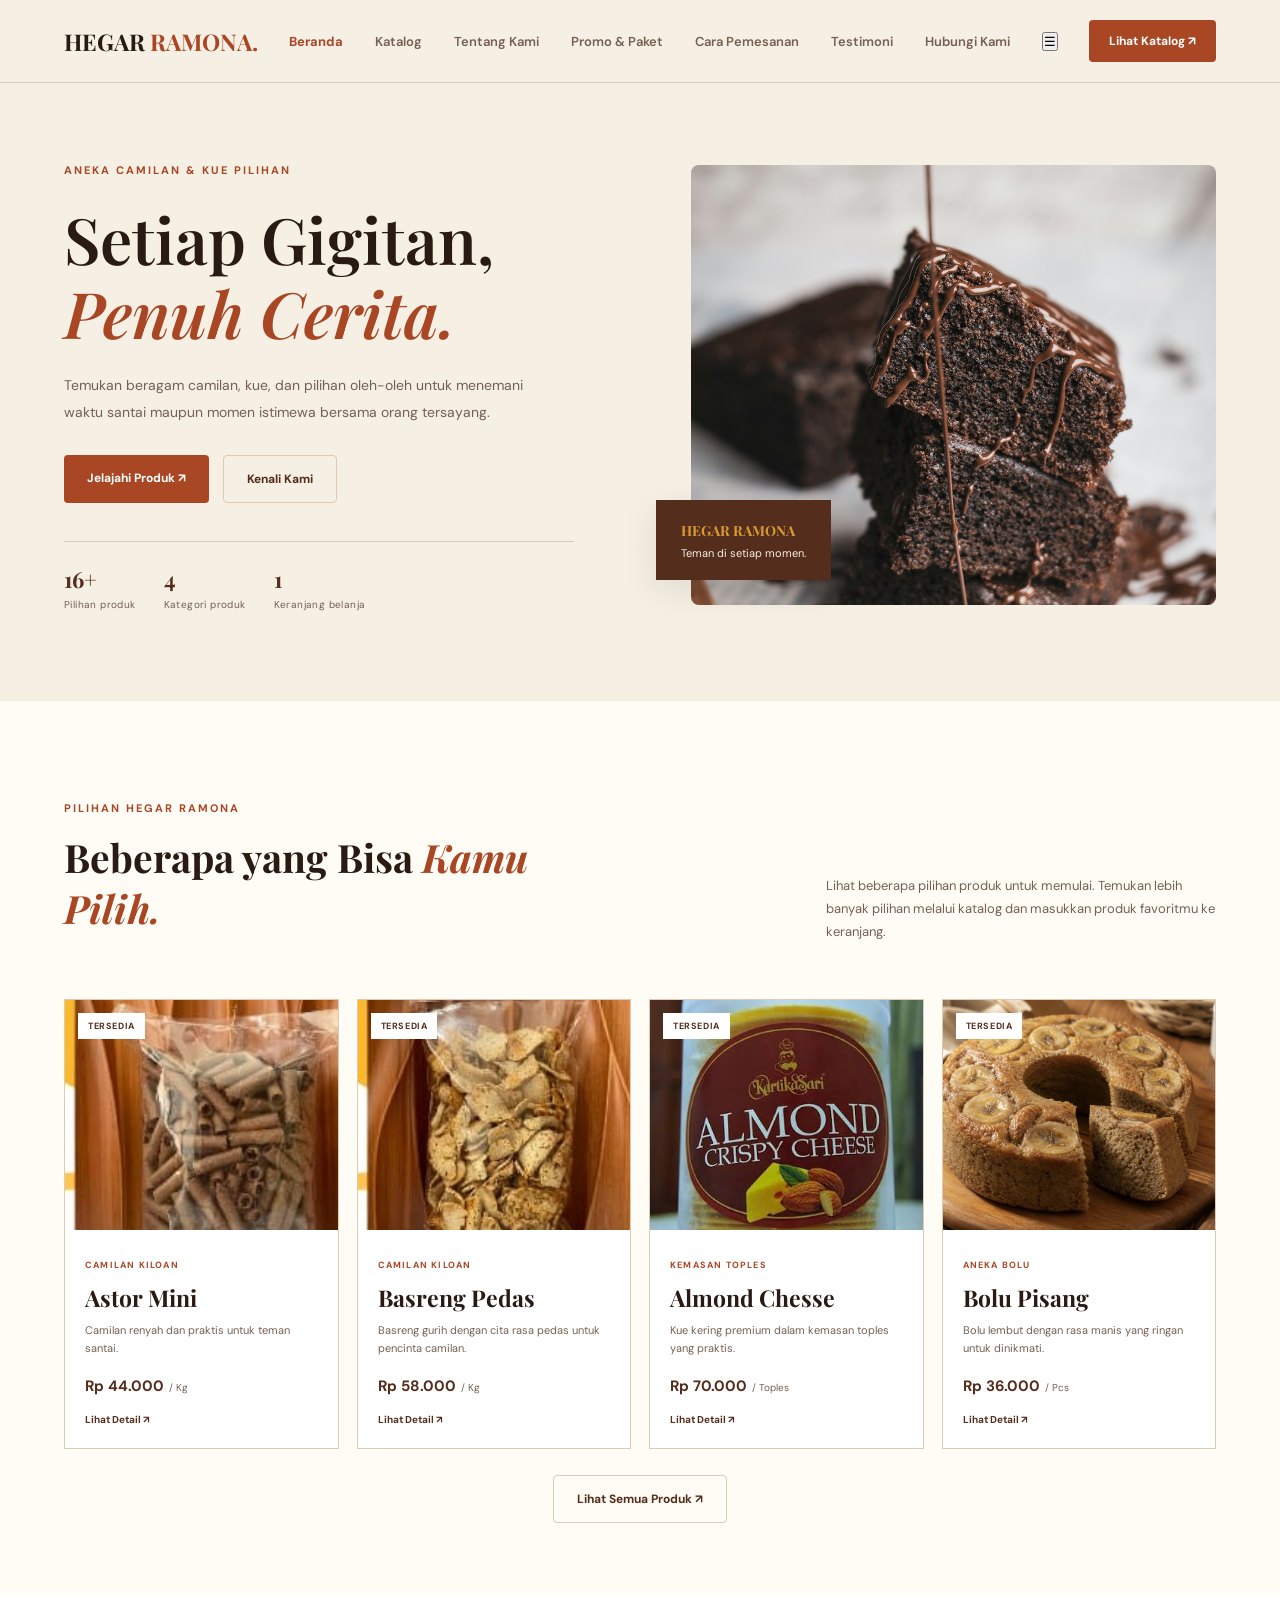
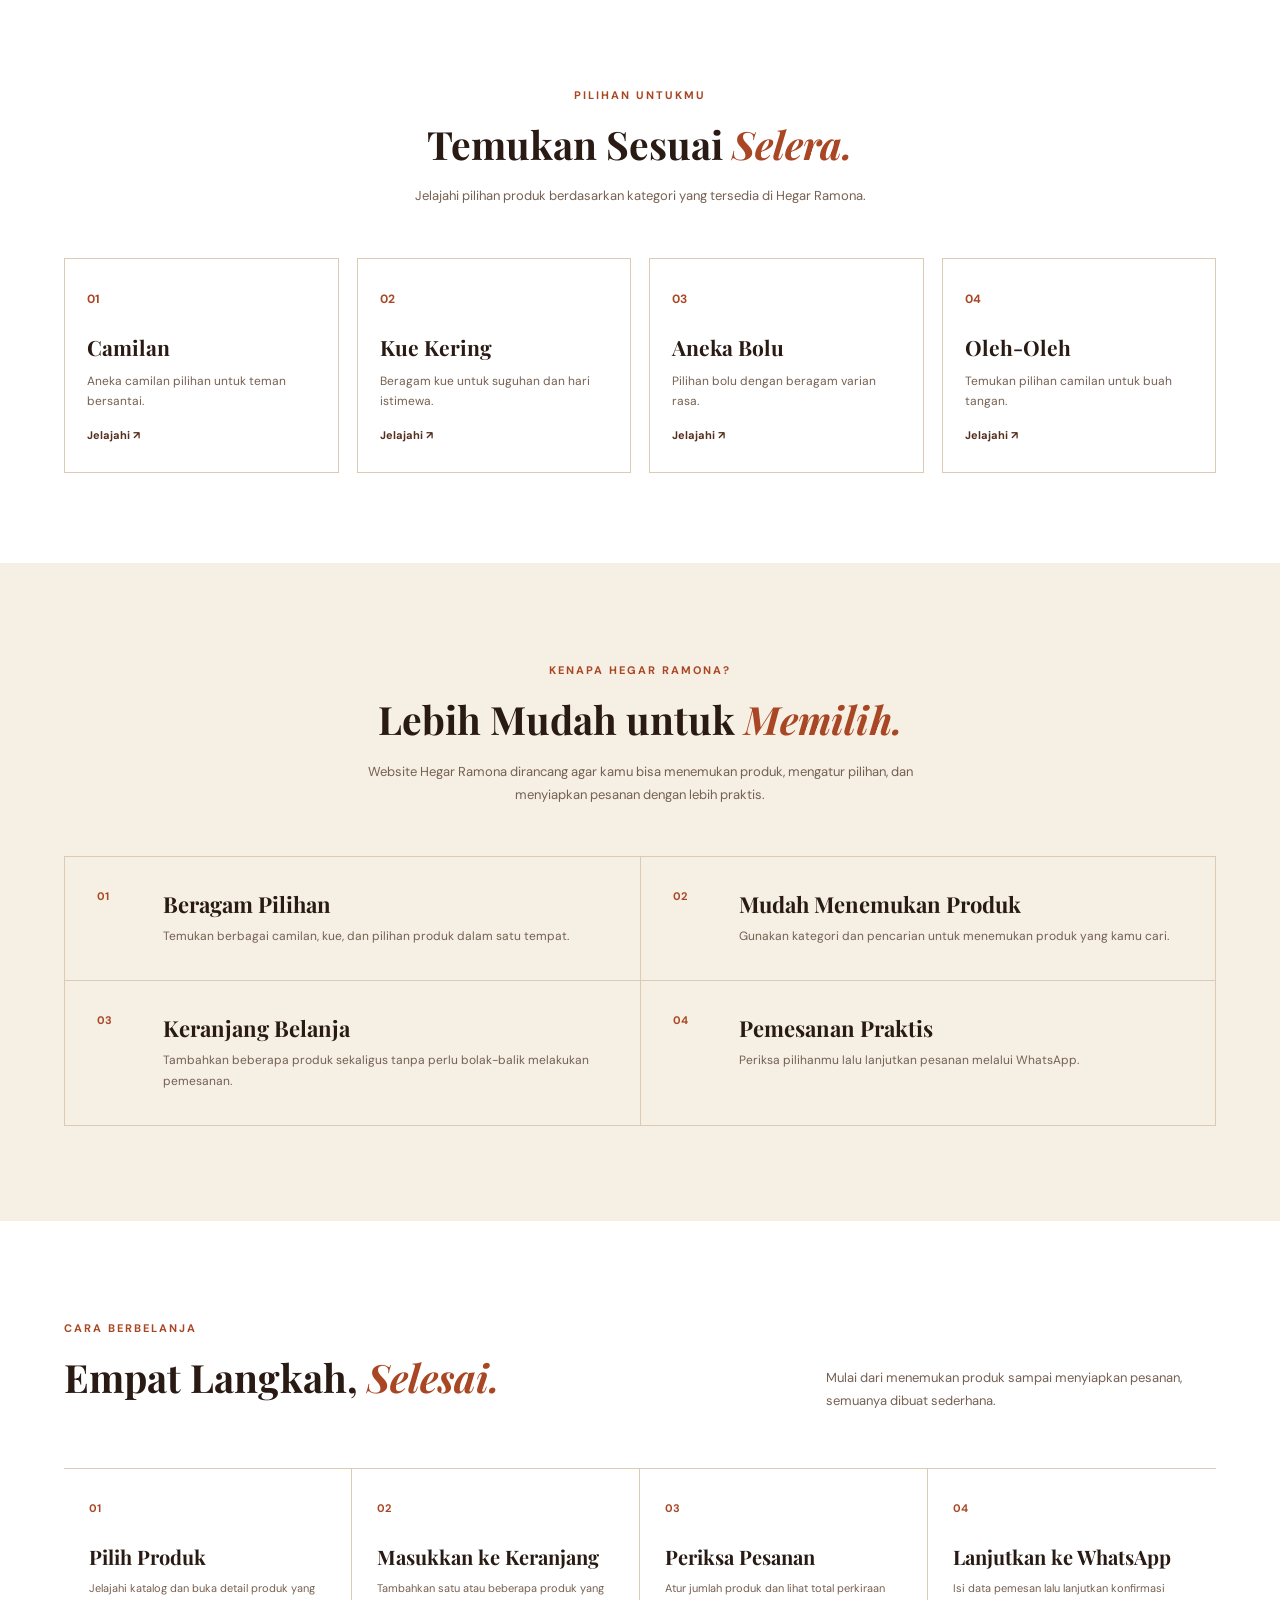
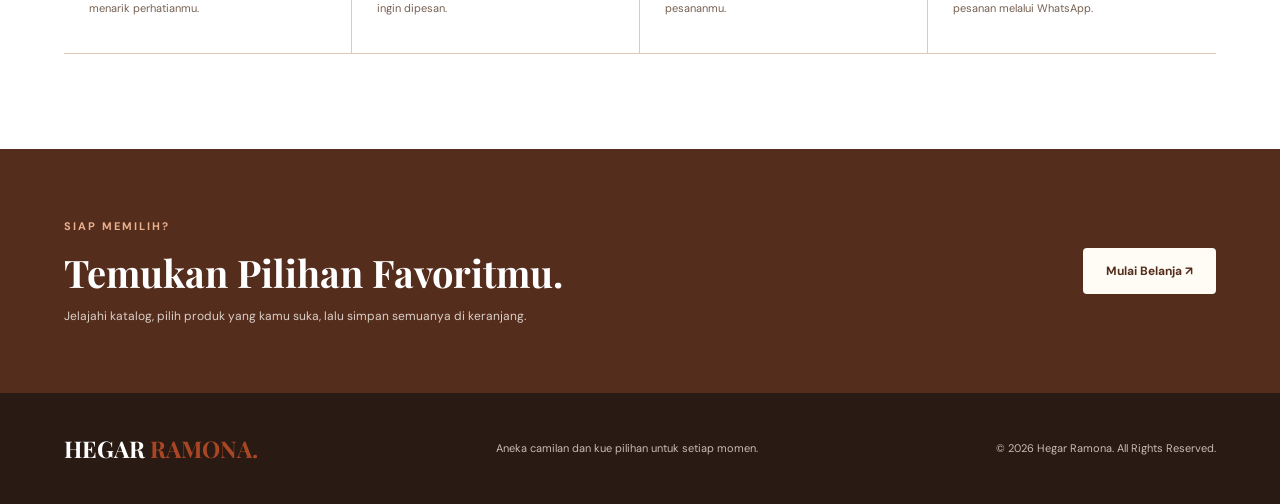
==== commit 64e6fda3: "tambah navbar humberger" ====
--- a/index.html
+++ b/index.html
@@ -28,6 +28,9 @@
             <a href="testimoni.html">Testimoni</a>
             <a href="kontak.html">Hubungi Kami</a>
         </nav>
+            <button class="rendi_hamburger" aria-label="Buka menu">
+                ☰
+            </button>
 
         <a href="katalog.html" class="rendi_nav_button">Lihat Katalog ↗</a>
     </div>
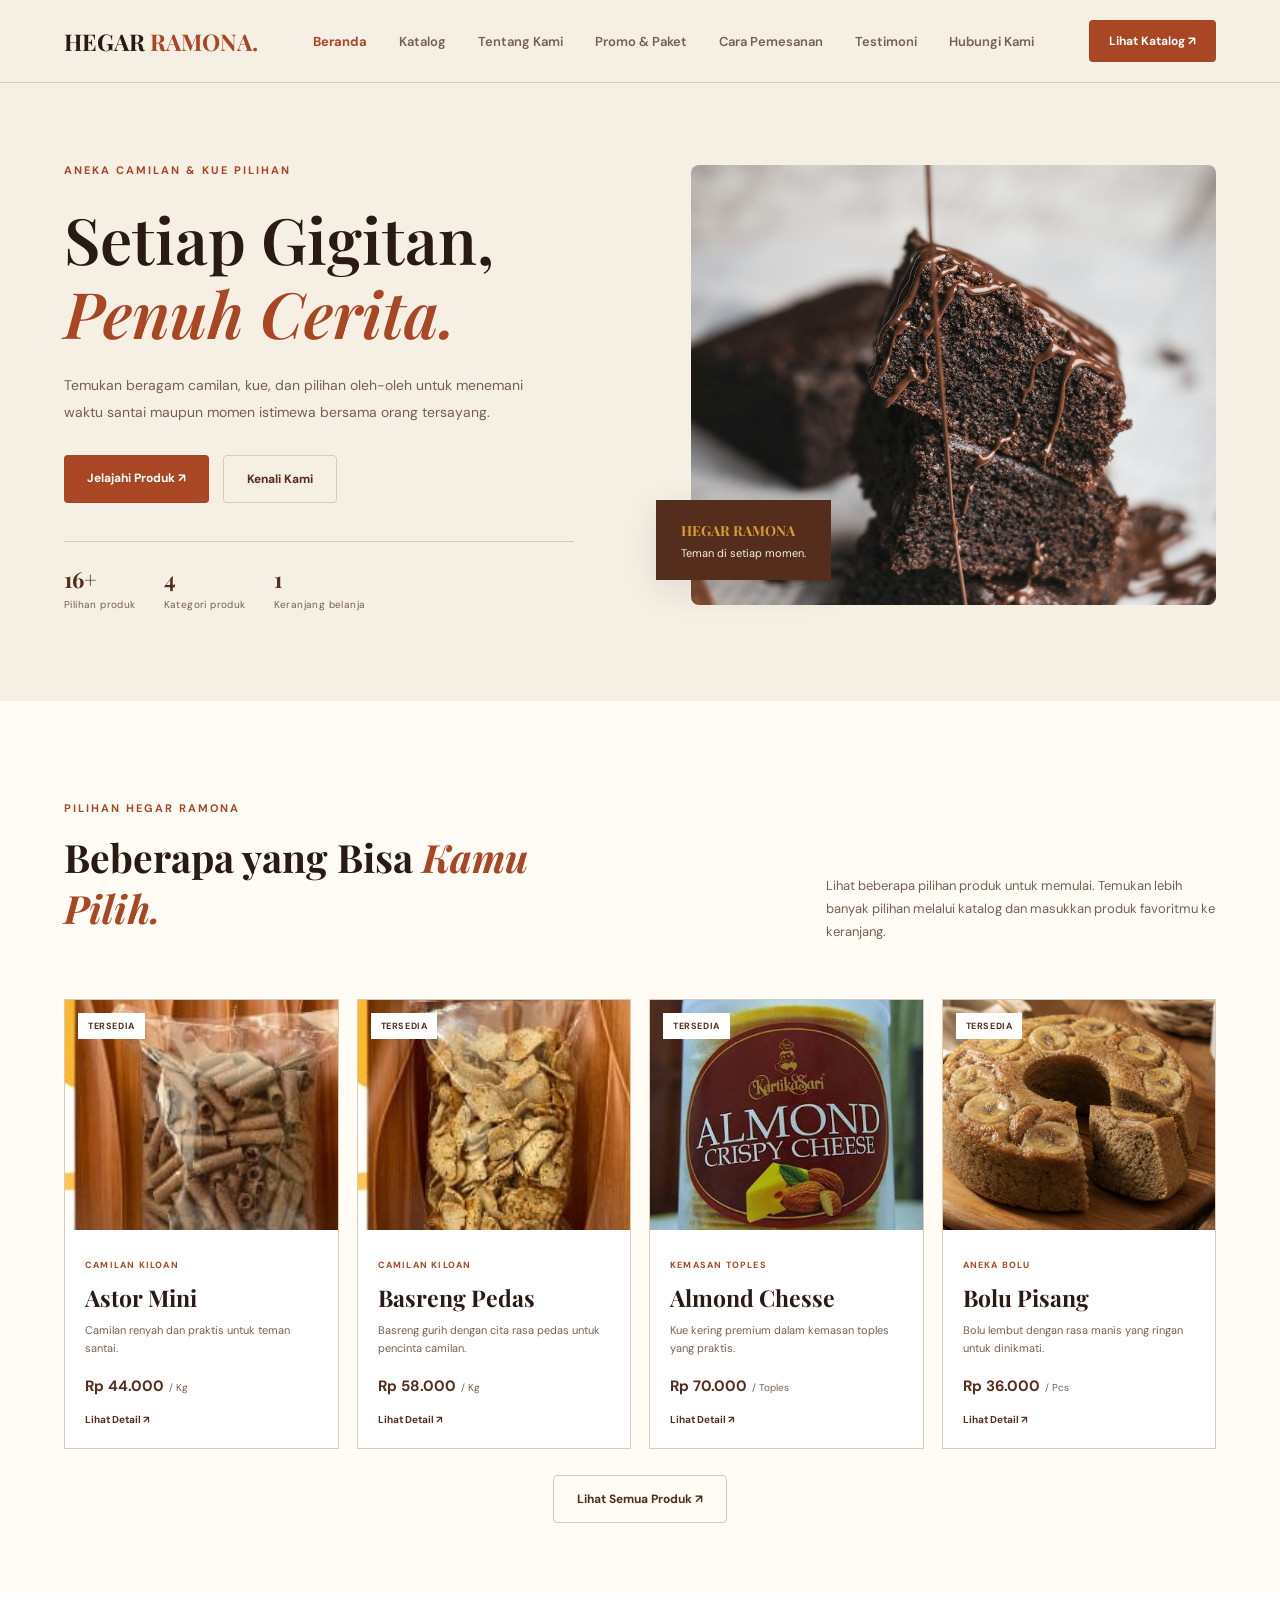
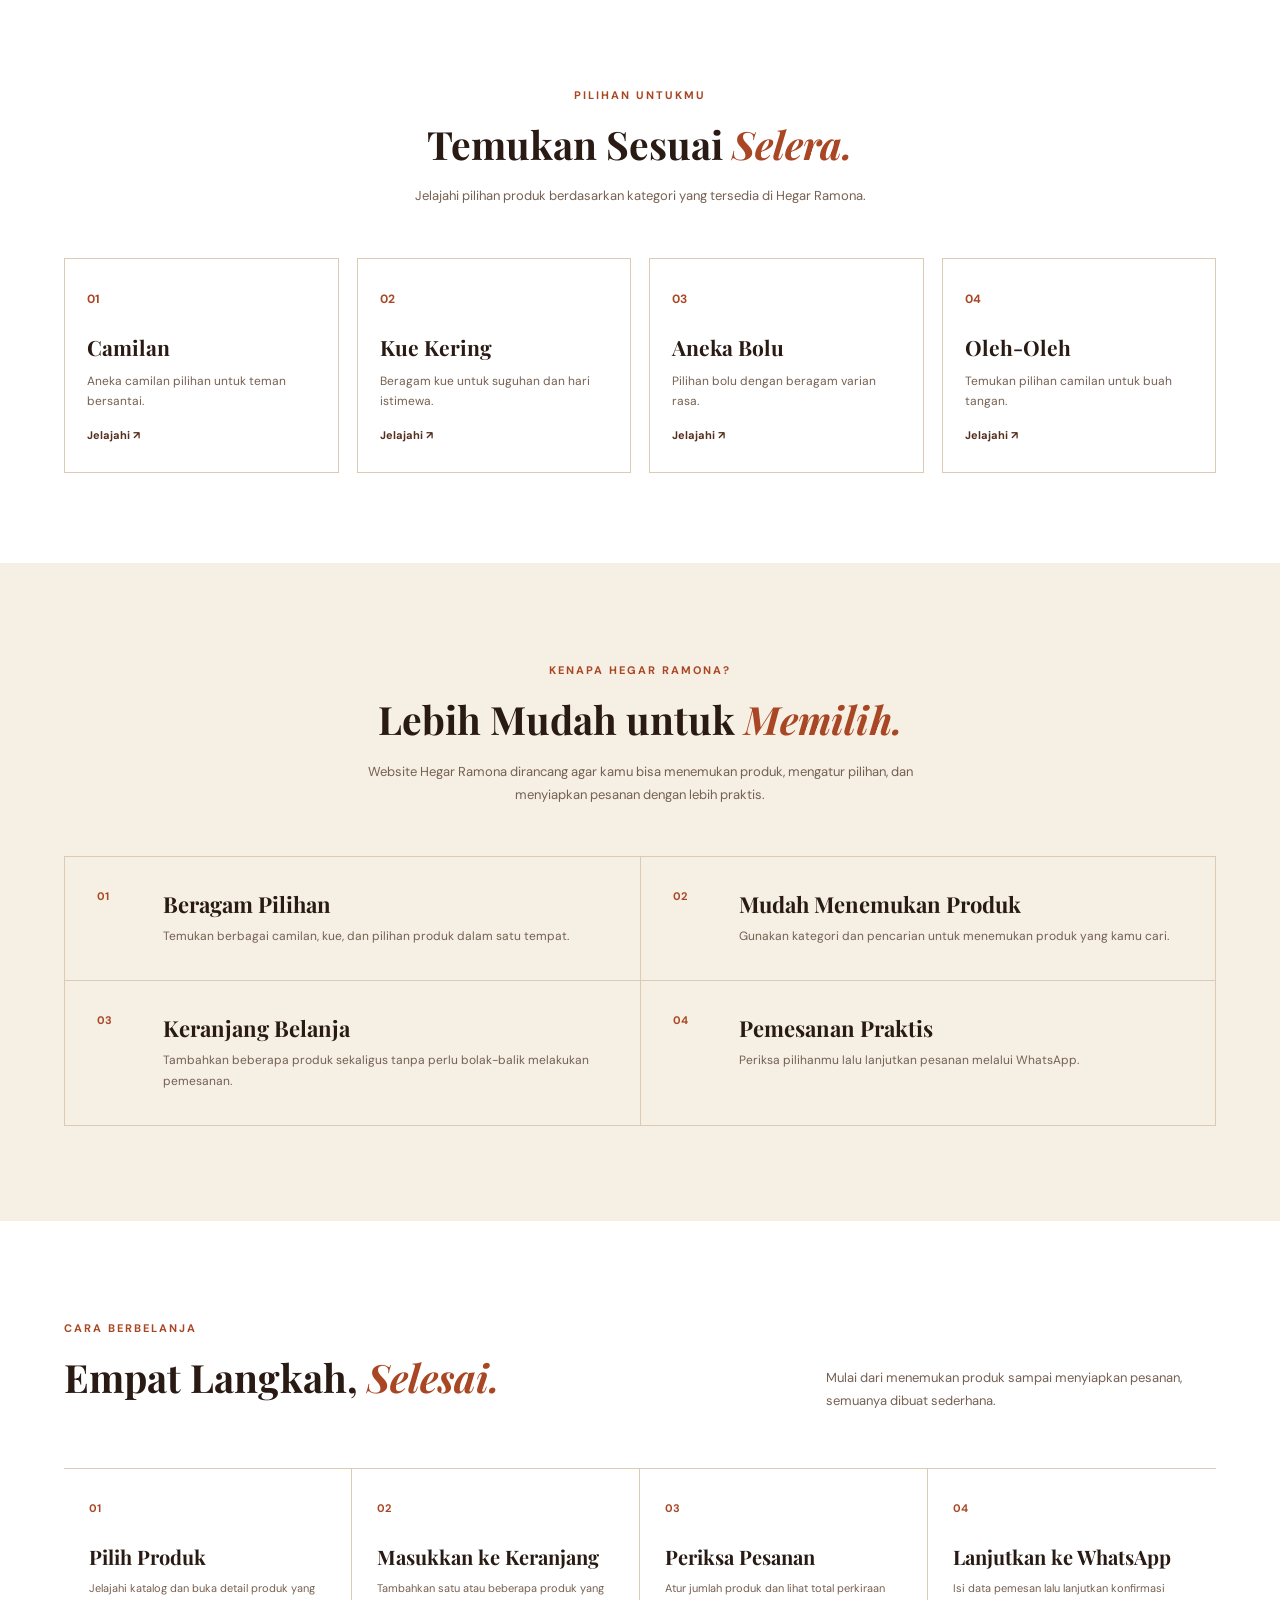
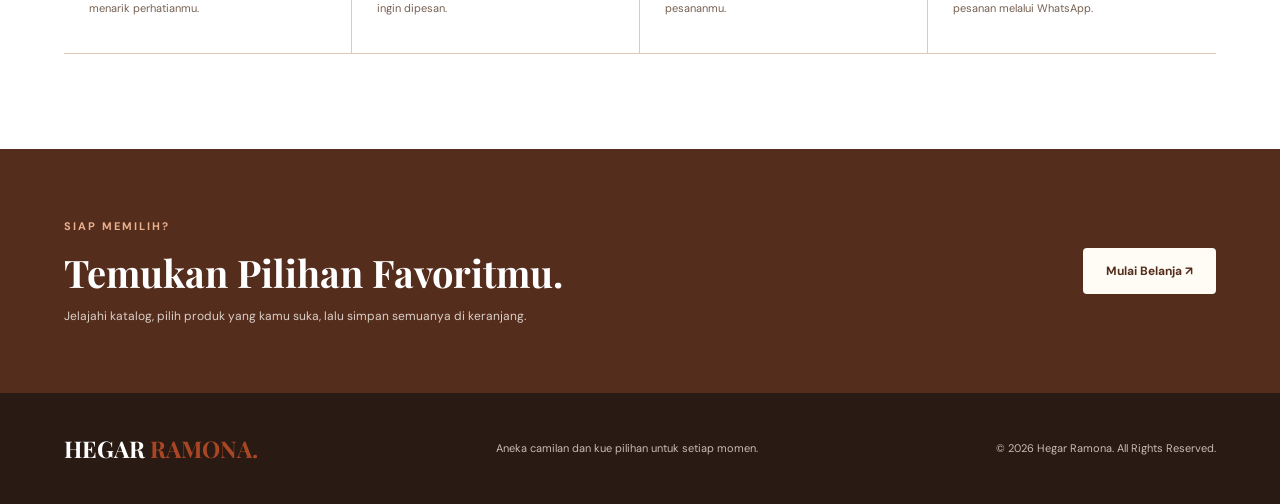
==== commit 40e06e13: "Remove hamburger button from header Removed hamburger button from the navigation." ====
--- a/index.html
+++ b/index.html
@@ -28,9 +28,6 @@
             <a href="testimoni.html">Testimoni</a>
             <a href="kontak.html">Hubungi Kami</a>
         </nav>
-            <button class="rendi_hamburger" aria-label="Buka menu">
-                ☰
-            </button>
 
         <a href="katalog.html" class="rendi_nav_button">Lihat Katalog ↗</a>
     </div>
